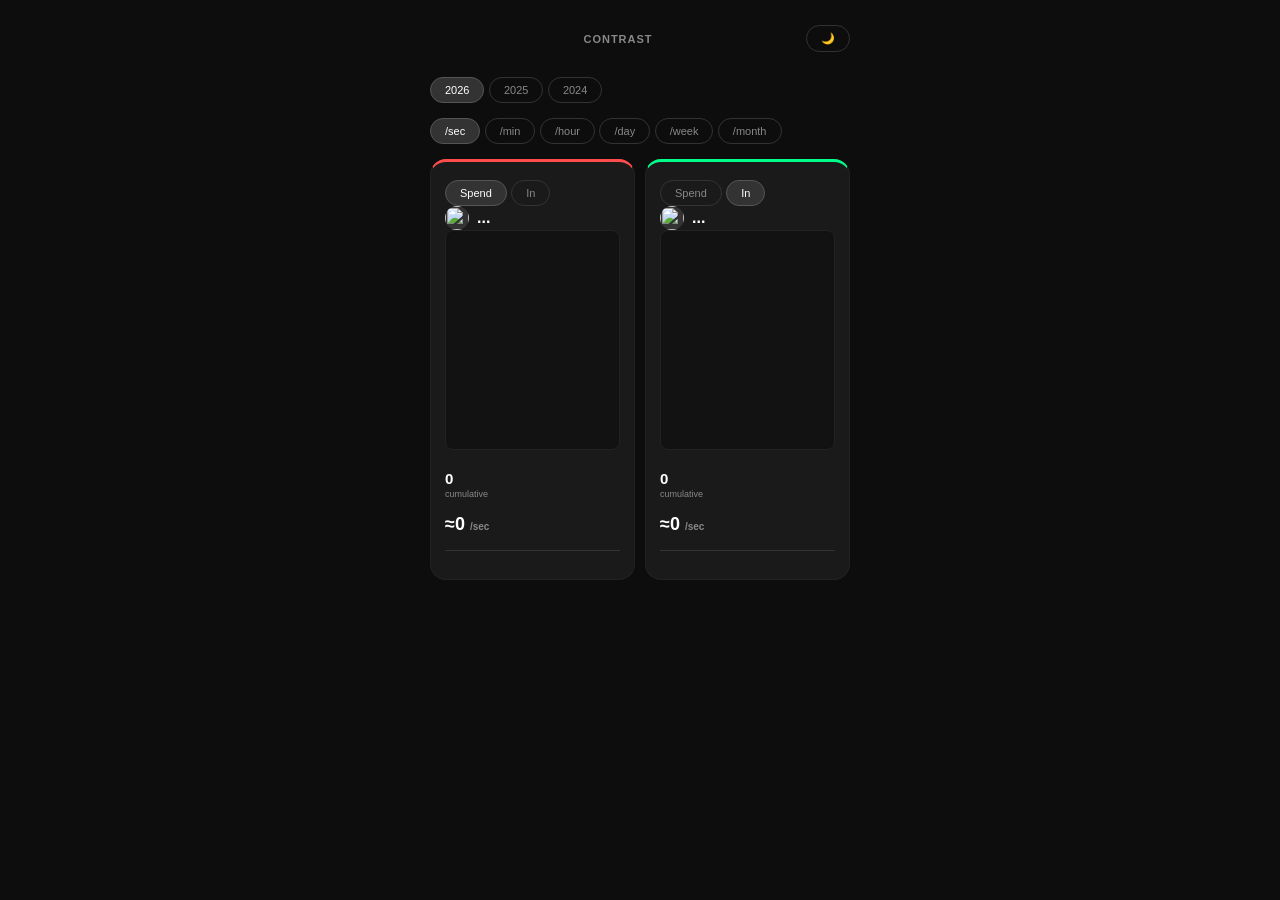
==== index.html @ 77db4f2e "Update index.html" ====
<!DOCTYPE html>
<html lang="uk">
<head>
    <meta charset="UTF-8">
    <meta name="viewport" content="width=device-width, initial-scale=1.0, maximum-scale=1.0, user-scalable=no">
    <title>Contrast Live</title>
    <link rel="stylesheet" href="style.css">
</head>
<body data-theme="dark">
    <div class="app-container">
        <header>
            <div class="tool-wrapper" id="langWrapper">
                <div class="lang-custom" id="langSelector" onclick="toggleLangMenu(event)">
                    </div>
                <div class="lang-dropdown" id="langDropdown">
                    </div>
            </div>

            <h1 id="mainTitle">CONTRAST</h1>

            <div class="tool-wrapper" onclick="toggleTheme()">
                <button id="themeToggle" class="theme-btn">🌙</button>
            </div>
        </header>

        <nav id="yearSelector">
            <button class="active">2026</button>
            <button>2025</button>
            <button>2024</button>
        </nav>

        <nav id="timeTabs">
            <button data-unit="sec" class="active">/sec</button>
            <button data-unit="min">/min</button>
            <button data-unit="hour">/hour</button>
            <button data-unit="day">/day</button>
            <button data-unit="week">/week</button>
            <button data-unit="month">/month</button>
        </nav>

        <main class="contrast-grid">
            <div class="card spending" id="leftCard">
                <div class="mode-switcher">
                    <button id="leftBtnSpending" class="active" onclick="toggleMode('left', 'spending')">Spend</button>
                    <button id="leftBtnIncome" onclick="toggleMode('left', 'income')">In</button>
                </div>
                <div class="entity-header">
                    <img id="leftIcon" class="entity-icon" src="">
                    <span id="leftName" class="entity-name">...</span>
                </div>
                <div class="visualizer"><div class="bar" id="leftBar"></div></div>
                <div class="cumulative" id="leftCumulative">0</div>
                <div class="subtext" id="leftCumLabel">cumulative</div>
                <div class="live-rate"><span id="leftApprox">≈</span><span id="leftRate">0</span> <small id="leftUnit">/sec</small></div>
                <div class="details-list" id="leftDetails"></div>
            </div>

            <div class="card income" id="rightCard">
                <div class="mode-switcher">
                    <button id="rightBtnSpending" onclick="toggleMode('right', 'spending')">Spend</button>
                    <button id="rightBtnIncome" class="active" onclick="toggleMode('right', 'income')">In</button>
                </div>
                <div class="entity-header">
                    <img id="rightIcon" class="entity-icon" src="">
                    <span id="rightName" class="entity-name">...</span>
                </div>
                <div class="visualizer"><div class="bar" id="rightBar"></div></div>
                <div class="cumulative" id="rightCumulative">0</div>
                <div class="subtext" id="rightCumLabel">cumulative</div>
                <div class="live-rate"><span id="rightApprox">≈</span><span id="rightRate">0</span> <small id="rightUnit">/sec</small></div>
                <div class="details-list" id="rightDetails"></div>
            </div>
        </main>
    </div>
    <script src="script.js"></script>
</body>
</html>
---- style.css ----
:root {
    --bg-color: #0d0d0d;
    --card-bg: #1a1a1a;
    --red-accent: #ff4d4d;
    --green-accent: #00ff88;
    --text-main: #ffffff;
    --text-dim: #888888;
}

* {
    box-sizing: border-box;
    margin: 0;
    padding: 0;
    font-family: 'Segoe UI', Roboto, Helvetica, Arial, sans-serif;
}

body {
    background-color: var(--bg-color);
    color: var(--text-main);
    display: flex;
    justify-content: center;
    min-height: 100vh;
    overflow-x: hidden;
}

.app-container {
    width: 100%;
    max-width: 450px;
    padding: 15px;
    display: flex;
    flex-direction: column;
    gap: 15px;
}

header {
    display: flex;
    justify-content: space-between;
    align-items: center;
    padding: 10px 0;
}

h1 {
    font-size: 11px;
    letter-spacing: 1px;
    color: var(--text-dim);
    text-align: center;
    text-transform: uppercase;
}

/* Навігація */
.year-selector, .time-tabs {
    display: flex;
    gap: 8px;
    overflow-x: auto;
    padding-bottom: 5px;
    scrollbar-width: none;
}

.year-selector::-webkit-scrollbar, .time-tabs::-webkit-scrollbar {
    display: none;
}

button {
    background: transparent;
    border: 1px solid #333;
    color: var(--text-dim);
    padding: 6px 14px;
    border-radius: 20px;
    cursor: pointer;
    white-space: nowrap;
    font-size: 11px;
    transition: 0.2s;
}

button.active {
    background: #333;
    color: white;
    border-color: #555;
}

.time-tabs button.active {
    border-color: var(--green-accent);
    background: rgba(0, 255, 136, 0.1);
}

/* Картки */
.contrast-grid {
    display: grid;
    grid-template-columns: 1fr 1fr;
    gap: 10px;
}

/* Нові стилі для деталей */
.details-list {
    margin-top: 15px;
    font-size: 10px;
    border-top: 1px solid #333;
    padding-top: 10px;
    display: flex;
    flex-direction: column;
    gap: 5px;
}

.detail-item {
    display: flex;
    justify-content: space-between;
    color: var(--text-dim);
}

.detail-name {
    max-width: 70%;
    overflow: hidden;
    text-overflow: ellipsis;
    white-space: nowrap;
}

.detail-value {
    font-weight: bold;
    color: var(--text-main);
}

/* Іконка методології */
.methodology-trigger {
    position: absolute;
    top: 10px;
    right: 10px;
    font-size: 12px;
    color: var(--text-dim);
    cursor: help;
    width: 20px;
    height: 20px;
    display: flex;
    align-items: center;
    justify-content: center;
    border-radius: 50%;
    border: 1px solid #333;
}

.methodology-trigger:hover {
    background: #333;
    color: white;
}

.card {
    background: var(--card-bg);
    border-radius: 16px;
    padding: 18px 14px;
    position: relative;
    display: flex;
    flex-direction: column;
    border: 1px solid #222;
    min-width: 0;
    transition: 0.3s;
}

.card.spending { border-top: 3px solid var(--red-accent); }
.card.income { border-top: 3px solid var(--green-accent); }

.card-controls {
    display: flex;
    gap: 4px;
    margin-bottom: 12px;
}

.mode-switch {
    font-size: 8px;
    padding: 3px 6px;
    border-radius: 4px;
    border: 1px solid #333;
}

.card.spending .mode-switch[data-mode="spending"].active {
    background: rgba(255, 77, 77, 0.2);
    color: var(--red-accent);
    border-color: var(--red-accent);
}

.card.income .mode-switch[data-mode="income"].active {
    background: rgba(0, 255, 136, 0.2);
    color: var(--green-accent);
    border-color: var(--green-accent);
}

/* Назви */
.entity-header-block {
    height: 50px;
    display: flex;
    flex-direction: column;
    justify-content: flex-end;
    margin-bottom: 4px;
}

.entity-header {
    display: flex;
    align-items: center;
    gap: 8px;
}

.entity-icon {
    width: 24px;
    height: 24px;
    border-radius: 50%;
    flex-shrink: 0;
    background: #333;
    object-fit: cover;
}

.entity-name {
    font-size: clamp(12px, 3.5vw, 16px);
    line-height: 1.1;
    font-weight: 600;
}

.entity-type {
    font-size: 10px;
    color: var(--text-dim);
    margin-bottom: 15px;
}

/* Візуалізатор (ОНОВЛЕНО) */
.visualizer {
    height: 220px; /* Високий як на рендері */
    background: rgba(0, 0, 0, 0.3);
    margin-bottom: 20px;
    position: relative;
    display: flex;
    justify-content: center;
    align-items: flex-end;
    border-radius: 8px;
    overflow: hidden;
    border: 1px solid #222;
}

.bar {
    width: 40%; /* Вужчий стовпчик */
    transition: height 0.6s cubic-bezier(0.17, 0.67, 0.83, 0.67);
    border-radius: 4px 4px 0 0;
    position: relative;
}

.spending .bar { 
    background: linear-gradient(to top, #4a1111, var(--red-accent)); 
    box-shadow: 0 0 20px rgba(255, 77, 77, 0.4); 
}
.income .bar { 
    background: linear-gradient(to top, #114a2a, var(--green-accent)); 
    box-shadow: 0 0 20px rgba(0, 255, 136, 0.4); 
}

/* Числа */
.cumulative, .live-rate span {
    font-variant-numeric: tabular-nums;
    white-space: nowrap;
    overflow: hidden;
    text-overflow: ellipsis;
}

.cumulative {
    font-size: clamp(11px, 3.2vw, 15px);
    font-weight: bold;
    margin-bottom: 2px;
}

.subtext {
    font-size: 9px;
    color: var(--text-dim);
    margin-bottom: 15px;
}

.live-rate {
    font-size: clamp(12px, 3.8vw, 18px);
    font-weight: bold;
}

.approx { color: var(--text-dim); margin-right: 2px; }
small { color: var(--text-dim); font-size: 10px; }
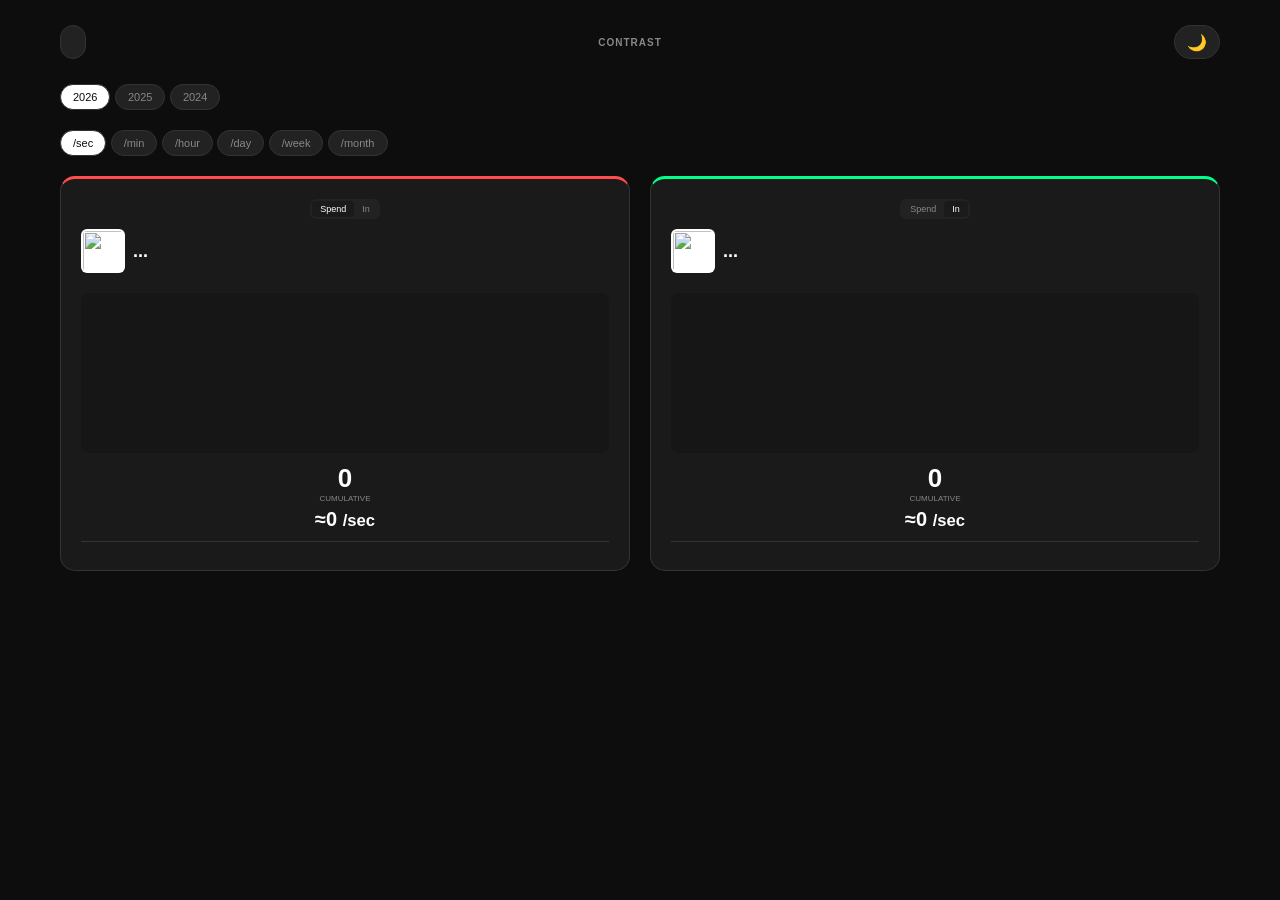
==== commit eadcc06f: "Update index.html" ====
--- a/index.html
+++ b/index.html
@@ -9,8 +9,8 @@
 <body data-theme="dark">
     <div class="app-container">
         <header>
-            <div class="tool-wrapper" id="langWrapper">
-                <div class="lang-custom" id="langSelector" onclick="toggleLangMenu(event)">
+            <div class="tool-wrapper" id="langWrapper" onclick="toggleLangMenu(event)">
+                <div class="lang-custom" id="langSelector">
                     </div>
                 <div class="lang-dropdown" id="langDropdown">
                     </div>
@@ -44,13 +44,15 @@
                     <button id="leftBtnSpending" class="active" onclick="toggleMode('left', 'spending')">Spend</button>
                     <button id="leftBtnIncome" onclick="toggleMode('left', 'income')">In</button>
                 </div>
-                <div class="entity-header">
+                <div class="card-header">
                     <img id="leftIcon" class="entity-icon" src="">
                     <span id="leftName" class="entity-name">...</span>
                 </div>
                 <div class="visualizer"><div class="bar" id="leftBar"></div></div>
-                <div class="cumulative" id="leftCumulative">0</div>
-                <div class="subtext" id="leftCumLabel">cumulative</div>
+                <div class="counter-group">
+                    <div class="cumulative" id="leftCumulative">0</div>
+                    <div class="subtext" id="leftCumLabel">cumulative</div>
+                </div>
                 <div class="live-rate"><span id="leftApprox">≈</span><span id="leftRate">0</span> <small id="leftUnit">/sec</small></div>
                 <div class="details-list" id="leftDetails"></div>
             </div>
@@ -60,14 +62,16 @@
                     <button id="rightBtnSpending" onclick="toggleMode('right', 'spending')">Spend</button>
                     <button id="rightBtnIncome" class="active" onclick="toggleMode('right', 'income')">In</button>
                 </div>
-                <div class="entity-header">
+                <div class="card-header">
                     <img id="rightIcon" class="entity-icon" src="">
                     <span id="rightName" class="entity-name">...</span>
                 </div>
                 <div class="visualizer"><div class="bar" id="rightBar"></div></div>
-                <div class="cumulative" id="rightCumulative">0</div>
-                <div class="subtext" id="rightCumLabel">cumulative</div>
-                <div class="live-rate"><span id="rightApprox">≈</span><span id="rightRate">0</span> <small id="rightUnit">/sec</small></div>
+                <div class="counter-group">
+                    <div class="cumulative" id="rightCumulative">0</div>
+                    <div class="subtext" id="rightCumLabel">cumulative</div>
+                </div>
+                <div class="live-rate"><span id="leftApprox">≈</span><span id="rightRate">0</span> <small id="rightUnit">/sec</small></div>
                 <div class="details-list" id="rightDetails"></div>
             </div>
         </main>
--- a/style.css
+++ b/style.css
@@ -1,277 +1,159 @@
 :root {
     --bg-color: #0d0d0d;
     --card-bg: #1a1a1a;
+    --text-main: #ffffff;
+    --text-dim: #888888;
+    --border: #333;
     --red-accent: #ff4d4d;
     --green-accent: #00ff88;
-    --text-main: #ffffff;
-    --text-dim: #888888;
+    --nav-btn-bg: #222;
 }
 
-* {
-    box-sizing: border-box;
-    margin: 0;
-    padding: 0;
-    font-family: 'Segoe UI', Roboto, Helvetica, Arial, sans-serif;
+[data-theme="light"] {
+    --bg-color: #f0f2f5;
+    --card-bg: #ffffff;
+    --text-main: #1a1a1a;
+    --text-dim: #65676b;
+    --border: #ddd;
+    --nav-btn-bg: #e4e6eb;
 }
 
-body {
-    background-color: var(--bg-color);
-    color: var(--text-main);
+* { box-sizing: border-box; margin: 0; padding: 0; font-family: 'Segoe UI', Roboto, sans-serif; }
+
+body { background-color: var(--bg-color); color: var(--text-main); display: flex; justify-content: center; min-height: 100vh; transition: 0.3s; }
+
+.app-container { width: 100%; max-width: 1200px; padding: 10px; display: flex; flex-direction: column; gap: 10px; }
+
+header { display: flex; justify-content: space-between; align-items: center; padding: 5px 0; }
+
+h1 { font-size: 10px; color: var(--text-dim); text-transform: uppercase; letter-spacing: 1px; }
+
+/* СТИЛЬНІ ПІДКЛАДКИ */
+.tool-wrapper {
+    background: var(--nav-btn-bg);
+    border: 1px solid var(--border);
+    border-radius: 20px;
+    padding: 4px 12px;
     display: flex;
-    justify-content: center;
-    min-height: 100vh;
-    overflow-x: hidden;
+    align-items: center;
+    cursor: pointer;
+    position: relative;
+    height: 34px;
+    transition: 0.2s;
 }
+.tool-wrapper:hover { border-color: var(--text-dim); }
 
-.app-container {
-    width: 100%;
-    max-width: 450px;
-    padding: 15px;
+.theme-btn { background: none; border: none; cursor: pointer; font-size: 16px; color: var(--text-main); }
+
+/* CUSTOM LANG SELECTOR */
+.lang-custom { display: flex; align-items: center; gap: 8px; font-size: 12px; font-weight: 600; }
+.lang-custom img { width: 20px; height: 14px; border-radius: 2px; object-fit: cover; }
+
+.lang-dropdown {
+    position: absolute;
+    top: calc(100% + 8px);
+    left: 0;
+    background: var(--card-bg);
+    border: 1px solid var(--border);
+    border-radius: 12px;
+    display: none;
+    flex-direction: column;
+    z-index: 1000;
+    min-width: 140px;
+    box-shadow: 0 10px 25px rgba(0,0,0,0.4);
+    overflow: hidden;
+}
+.lang-dropdown.active { display: flex; }
+
+.lang-item {
+    display: flex;
+    align-items: center;
+    gap: 10px;
+    padding: 12px 15px;
+    font-size: 12px;
+    color: var(--text-dim);
+    transition: 0.2s;
+}
+.lang-item:hover { background: var(--nav-btn-bg); color: var(--text-main); }
+.lang-item img { width: 18px; height: 12px; border-radius: 2px; }
+
+/* НАВІГАЦІЯ */
+.year-selector, .time-tabs { display: flex; gap: 5px; overflow-x: auto; padding-bottom: 5px; }
+nav button {
+    background: var(--nav-btn-bg);
+    border: 1px solid var(--border);
+    color: var(--text-dim);
+    padding: 6px 12px;
+    border-radius: 15px;
+    font-size: 11px;
+    cursor: pointer;
+}
+nav button.active { background: var(--text-main); color: var(--bg-color); }
+
+/* КАРТКИ */
+.contrast-grid { display: grid; grid-template-columns: 1fr 1fr; gap: 8px; }
+.card {
+    background: var(--card-bg);
+    border-radius: 15px;
+    padding: 12px;
+    border: 1px solid var(--border);
     display: flex;
     flex-direction: column;
-    gap: 15px;
 }
-
-header {
-    display: flex;
-    justify-content: space-between;
-    align-items: center;
-    padding: 10px 0;
-}
-
-h1 {
-    font-size: 11px;
-    letter-spacing: 1px;
-    color: var(--text-dim);
-    text-align: center;
-    text-transform: uppercase;
-}
-
-/* Навігація */
-.year-selector, .time-tabs {
-    display: flex;
-    gap: 8px;
-    overflow-x: auto;
-    padding-bottom: 5px;
-    scrollbar-width: none;
-}
-
-.year-selector::-webkit-scrollbar, .time-tabs::-webkit-scrollbar {
-    display: none;
-}
-
-button {
-    background: transparent;
-    border: 1px solid #333;
-    color: var(--text-dim);
-    padding: 6px 14px;
-    border-radius: 20px;
-    cursor: pointer;
-    white-space: nowrap;
-    font-size: 11px;
-    transition: 0.2s;
-}
-
-button.active {
-    background: #333;
-    color: white;
-    border-color: #555;
-}
-
-.time-tabs button.active {
-    border-color: var(--green-accent);
-    background: rgba(0, 255, 136, 0.1);
-}
-
-/* Картки */
-.contrast-grid {
-    display: grid;
-    grid-template-columns: 1fr 1fr;
-    gap: 10px;
-}
-
-/* Нові стилі для деталей */
-.details-list {
-    margin-top: 15px;
-    font-size: 10px;
-    border-top: 1px solid #333;
-    padding-top: 10px;
-    display: flex;
-    flex-direction: column;
-    gap: 5px;
-}
-
-.detail-item {
-    display: flex;
-    justify-content: space-between;
-    color: var(--text-dim);
-}
-
-.detail-name {
-    max-width: 70%;
-    overflow: hidden;
-    text-overflow: ellipsis;
-    white-space: nowrap;
-}
-
-.detail-value {
-    font-weight: bold;
-    color: var(--text-main);
-}
-
-/* Іконка методології */
-.methodology-trigger {
-    position: absolute;
-    top: 10px;
-    right: 10px;
-    font-size: 12px;
-    color: var(--text-dim);
-    cursor: help;
-    width: 20px;
-    height: 20px;
-    display: flex;
-    align-items: center;
-    justify-content: center;
-    border-radius: 50%;
-    border: 1px solid #333;
-}
-
-.methodology-trigger:hover {
-    background: #333;
-    color: white;
-}
-
-.card {
-    background: var(--card-bg);
-    border-radius: 16px;
-    padding: 18px 14px;
-    position: relative;
-    display: flex;
-    flex-direction: column;
-    border: 1px solid #222;
-    min-width: 0;
-    transition: 0.3s;
-}
-
 .card.spending { border-top: 3px solid var(--red-accent); }
 .card.income { border-top: 3px solid var(--green-accent); }
 
-.card-controls {
-    display: flex;
-    gap: 4px;
-    margin-bottom: 12px;
-}
+.card-header { display: flex; align-items: center; gap: 8px; margin-bottom: 10px; }
+.entity-icon { width: 32px; height: 32px; border-radius: 6px; background: white; padding: 2px; }
+.entity-name { font-size: 13px; font-weight: bold; white-space: nowrap; overflow: hidden; text-overflow: ellipsis; }
 
-.mode-switch {
-    font-size: 8px;
-    padding: 3px 6px;
-    border-radius: 4px;
-    border: 1px solid #333;
-}
-
-.card.spending .mode-switch[data-mode="spending"].active {
-    background: rgba(255, 77, 77, 0.2);
-    color: var(--red-accent);
-    border-color: var(--red-accent);
-}
-
-.card.income .mode-switch[data-mode="income"].active {
-    background: rgba(0, 255, 136, 0.2);
-    color: var(--green-accent);
-    border-color: var(--green-accent);
-}
-
-/* Назви */
-.entity-header-block {
-    height: 50px;
-    display: flex;
-    flex-direction: column;
-    justify-content: flex-end;
-    margin-bottom: 4px;
-}
-
-.entity-header {
-    display: flex;
-    align-items: center;
-    gap: 8px;
-}
-
-.entity-icon {
-    width: 24px;
-    height: 24px;
-    border-radius: 50%;
-    flex-shrink: 0;
-    background: #333;
-    object-fit: cover;
-}
-
-.entity-name {
-    font-size: clamp(12px, 3.5vw, 16px);
-    line-height: 1.1;
-    font-weight: 600;
-}
-
-.entity-type {
-    font-size: 10px;
-    color: var(--text-dim);
-    margin-bottom: 15px;
-}
-
-/* Візуалізатор (ОНОВЛЕНО) */
 .visualizer {
-    height: 220px; /* Високий як на рендері */
-    background: rgba(0, 0, 0, 0.3);
-    margin-bottom: 20px;
-    position: relative;
+    height: 100px;
+    background: rgba(0, 0, 0, 0.15);
+    margin: 10px 0;
     display: flex;
     justify-content: center;
     align-items: flex-end;
     border-radius: 8px;
-    overflow: hidden;
-    border: 1px solid #222;
 }
+.bar { width: 35px; border-radius: 4px 4px 0 0; transition: height 0.3s; }
+.spending .bar { background: linear-gradient(to top, #631414, var(--red-accent)); }
+.income .bar { background: linear-gradient(to top, #146332, var(--green-accent)); }
 
-.bar {
-    width: 40%; /* Вужчий стовпчик */
-    transition: height 0.6s cubic-bezier(0.17, 0.67, 0.83, 0.67);
-    border-radius: 4px 4px 0 0;
-    position: relative;
+.counter-group { text-align: center; margin-bottom: 5px; }
+.cumulative { font-size: 18px; font-weight: 800; font-variant-numeric: tabular-nums; }
+.subtext { font-size: 8px; color: var(--text-dim); text-transform: uppercase; }
+
+.live-rate { font-size: 14px; font-weight: bold; text-align: center; color: var(--text-main); }
+
+.mode-switcher {
+    display: flex;
+    background: var(--nav-btn-bg);
+    padding: 2px;
+    border-radius: 6px;
+    align-self: center;
+    margin-bottom: 10px;
 }
+.mode-switcher button {
+    padding: 3px 8px;
+    font-size: 9px;
+    border: none;
+    background: transparent;
+    color: var(--text-dim);
+    cursor: pointer;
+}
+.mode-switcher button.active { background: var(--card-bg); color: var(--text-main); border-radius: 4px; }
 
-.spending .bar { 
-    background: linear-gradient(to top, #4a1111, var(--red-accent)); 
-    box-shadow: 0 0 20px rgba(255, 77, 77, 0.4); 
+.details-list { margin-top: 10px; padding-top: 8px; border-top: 1px solid var(--border); display: flex; flex-direction: column; gap: 4px; }
+.detail-item { display: flex; justify-content: space-between; font-size: 10px; color: var(--text-dim); }
+
+@media (min-width: 900px) {
+    .app-container { padding: 20px; gap: 20px; }
+    .contrast-grid { gap: 20px; }
+    .card { padding: 20px; }
+    .entity-name { font-size: 18px; }
+    .cumulative { font-size: 26px; }
+    .live-rate { font-size: 20px; }
+    .visualizer { height: 160px; }
+    .entity-icon { width: 44px; height: 44px; }
 }
-.income .bar { 
-    background: linear-gradient(to top, #114a2a, var(--green-accent)); 
-    box-shadow: 0 0 20px rgba(0, 255, 136, 0.4); 
-}
-
-/* Числа */
-.cumulative, .live-rate span {
-    font-variant-numeric: tabular-nums;
-    white-space: nowrap;
-    overflow: hidden;
-    text-overflow: ellipsis;
-}
-
-.cumulative {
-    font-size: clamp(11px, 3.2vw, 15px);
-    font-weight: bold;
-    margin-bottom: 2px;
-}
-
-.subtext {
-    font-size: 9px;
-    color: var(--text-dim);
-    margin-bottom: 15px;
-}
-
-.live-rate {
-    font-size: clamp(12px, 3.8vw, 18px);
-    font-weight: bold;
-}
-
-.approx { color: var(--text-dim); margin-right: 2px; }
-small { color: var(--text-dim); font-size: 10px; }
-    
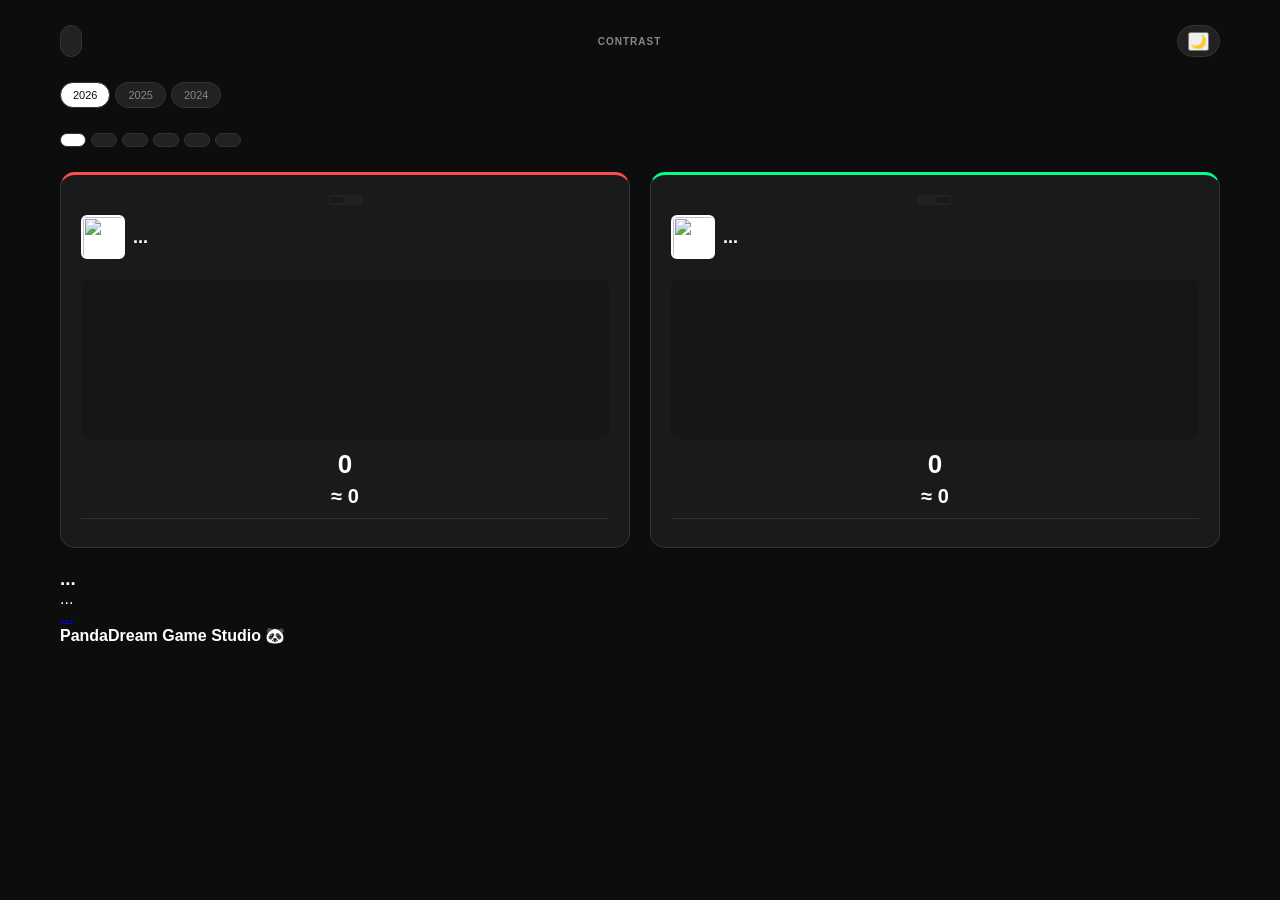
==== commit b89456a1: "Update index.html" ====
--- a/index.html
+++ b/index.html
@@ -10,10 +10,8 @@
     <div class="app-container">
         <header>
             <div class="tool-wrapper" id="langWrapper" onclick="toggleLangMenu(event)">
-                <div class="lang-custom" id="langSelector">
-                    </div>
-                <div class="lang-dropdown" id="langDropdown">
-                    </div>
+                <div class="lang-custom" id="langSelector"></div>
+                <div class="lang-dropdown" id="langDropdown"></div>
             </div>
 
             <h1 id="mainTitle">CONTRAST</h1>
@@ -23,26 +21,26 @@
             </div>
         </header>
 
-        <nav id="yearSelector">
+        <nav class="year-selector" id="yearSelector">
             <button class="active">2026</button>
             <button>2025</button>
             <button>2024</button>
         </nav>
 
-        <nav id="timeTabs">
-            <button data-unit="sec" class="active">/sec</button>
-            <button data-unit="min">/min</button>
-            <button data-unit="hour">/hour</button>
-            <button data-unit="day">/day</button>
-            <button data-unit="week">/week</button>
-            <button data-unit="month">/month</button>
+        <nav class="time-tabs" id="timeTabs">
+            <button data-unit="sec" id="unit_sec" class="active"></button>
+            <button data-unit="min" id="unit_min"></button>
+            <button data-unit="hour" id="unit_hour"></button>
+            <button data-unit="day" id="unit_day"></button>
+            <button data-unit="week" id="unit_week"></button>
+            <button data-unit="month" id="unit_month"></button>
         </nav>
 
         <main class="contrast-grid">
             <div class="card spending" id="leftCard">
                 <div class="mode-switcher">
-                    <button id="leftBtnSpending" class="active" onclick="toggleMode('left', 'spending')">Spend</button>
-                    <button id="leftBtnIncome" onclick="toggleMode('left', 'income')">In</button>
+                    <button id="leftBtnSpending" class="active" onclick="toggleMode('left', 'spending')"></button>
+                    <button id="leftBtnIncome" onclick="toggleMode('left', 'income')"></button>
                 </div>
                 <div class="card-header">
                     <img id="leftIcon" class="entity-icon" src="">
@@ -51,16 +49,22 @@
                 <div class="visualizer"><div class="bar" id="leftBar"></div></div>
                 <div class="counter-group">
                     <div class="cumulative" id="leftCumulative">0</div>
-                    <div class="subtext" id="leftCumLabel">cumulative</div>
+                    <div class="subtext" id="leftCumLabel"></div>
                 </div>
-                <div class="live-rate"><span id="leftApprox">≈</span><span id="leftRate">0</span> <small id="leftUnit">/sec</small></div>
+                <div class="live-rate">
+                    <div>
+                        <span id="leftApprox" class="approx">≈</span>
+                        <span id="leftRate">0</span>
+                    </div>
+                    <small id="leftUnit"></small>
+                </div>
                 <div class="details-list" id="leftDetails"></div>
             </div>
 
             <div class="card income" id="rightCard">
                 <div class="mode-switcher">
-                    <button id="rightBtnSpending" onclick="toggleMode('right', 'spending')">Spend</button>
-                    <button id="rightBtnIncome" class="active" onclick="toggleMode('right', 'income')">In</button>
+                    <button id="rightBtnSpending" onclick="toggleMode('right', 'spending')"></button>
+                    <button id="rightBtnIncome" class="active" onclick="toggleMode('right', 'income')"></button>
                 </div>
                 <div class="card-header">
                     <img id="rightIcon" class="entity-icon" src="">
@@ -69,12 +73,33 @@
                 <div class="visualizer"><div class="bar" id="rightBar"></div></div>
                 <div class="counter-group">
                     <div class="cumulative" id="rightCumulative">0</div>
-                    <div class="subtext" id="rightCumLabel">cumulative</div>
+                    <div class="subtext" id="rightCumLabel"></div>
                 </div>
-                <div class="live-rate"><span id="leftApprox">≈</span><span id="rightRate">0</span> <small id="rightUnit">/sec</small></div>
+                <div class="live-rate">
+                    <div>
+                        <span id="rightApprox" class="approx">≈</span>
+                        <span id="rightRate">0</span>
+                    </div>
+                    <small id="rightUnit"></small>
+                </div>
                 <div class="details-list" id="rightDetails"></div>
             </div>
         </main>
+    <footer class="app-footer">
+            <div class="donate-card">
+                <h3 id="donateTitle">...</h3>
+                <p id="donateDesc">...</p>
+                <a href="#" class="donate-btn" id="donateBtn">...</a>
+            </div>
+
+            <div class="seo-section" id="seoText"></div>
+
+            <div class="footer-bottom">
+                <span id="footerCreated"></span>
+                <b class="author studio-name">PandaDream Game Studio 🐼</b>
+                <p id="footerSlogan" class="slogan"></p>
+            </div>
+        </footer>
     </div>
     <script src="script.js"></script>
 </body>
--- a/style.css
+++ b/style.css
@@ -33,21 +33,35 @@
     background: var(--nav-btn-bg);
     border: 1px solid var(--border);
     border-radius: 20px;
-    padding: 4px 12px;
+    padding: 4px 10px;
     display: flex;
     align-items: center;
     cursor: pointer;
     position: relative;
-    height: 34px;
-    transition: 0.2s;
+    height: 32px;
 }
-.tool-wrapper:hover { border-color: var(--text-dim); }
 
-.theme-btn { background: none; border: none; cursor: pointer; font-size: 16px; color: var(--text-main); }
+.lang-custom {
+    display: flex;
+    align-items: center;
+    gap: 6px;
+    font-size: 11px;
+    font-weight: bold;
+    text-transform: uppercase; /* Щоб UA завжди було великими */
+}
 
-/* CUSTOM LANG SELECTOR */
-.lang-custom { display: flex; align-items: center; gap: 8px; font-size: 12px; font-weight: 600; }
-.lang-custom img { width: 20px; height: 14px; border-radius: 2px; object-fit: cover; }
+.lang-custom img {
+    width: 18px;
+    height: 12px;
+    border-radius: 2px;
+    object-fit: cover;
+}
+
+.arrow-down {
+    font-size: 8px;
+    opacity: 0.5;
+    margin-left: 2px;
+}
 
 .lang-dropdown {
     position: absolute;
@@ -59,23 +73,34 @@
     display: none;
     flex-direction: column;
     z-index: 1000;
-    min-width: 140px;
-    box-shadow: 0 10px 25px rgba(0,0,0,0.4);
+    min-width: 150px; /* Трохи ширше для повних назв */
+    box-shadow: 0 10px 30px rgba(0,0,0,0.5);
     overflow: hidden;
 }
+
 .lang-dropdown.active { display: flex; }
 
 .lang-item {
     display: flex;
     align-items: center;
     gap: 10px;
-    padding: 12px 15px;
-    font-size: 12px;
+    padding: 12px 16px;
+    font-size: 13px;
     color: var(--text-dim);
     transition: 0.2s;
+    cursor: pointer;
 }
-.lang-item:hover { background: var(--nav-btn-bg); color: var(--text-main); }
-.lang-item img { width: 18px; height: 12px; border-radius: 2px; }
+
+.lang-item:hover {
+    background: var(--nav-btn-bg);
+    color: var(--text-main);
+}
+
+.lang-item img {
+    width: 18px;
+    height: 12px;
+    border-radius: 2px;
+}
 
 /* НАВІГАЦІЯ */
 .year-selector, .time-tabs { display: flex; gap: 5px; overflow-x: auto; padding-bottom: 5px; }
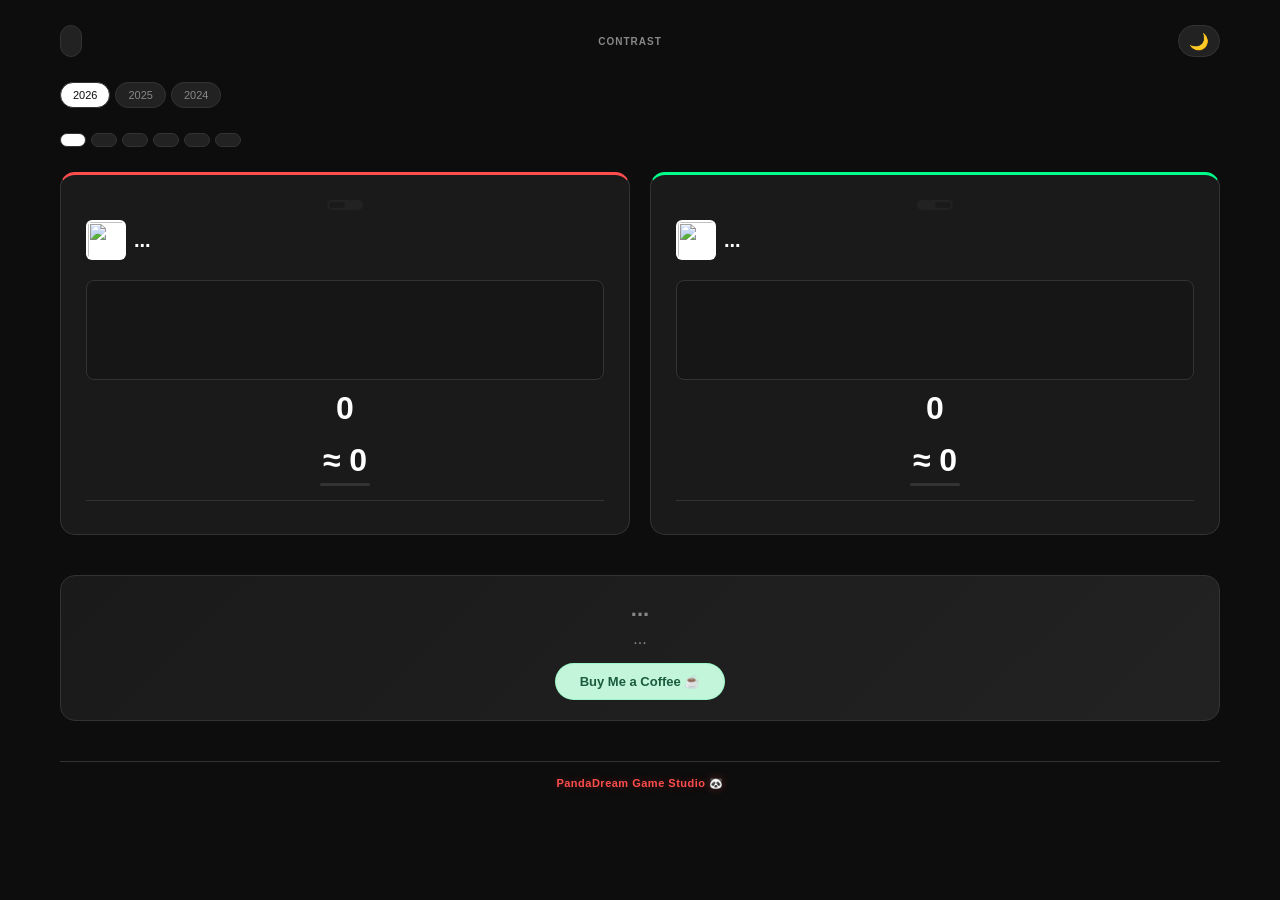
==== commit 461f1a3d: "Update index.html" ====
--- a/index.html
+++ b/index.html
@@ -46,17 +46,17 @@
                     <img id="leftIcon" class="entity-icon" src="">
                     <span id="leftName" class="entity-name">...</span>
                 </div>
-                <div class="visualizer"><div class="bar" id="leftBar"></div></div>
+                <div class="visualizer" id="leftVisualizer"></div>
                 <div class="counter-group">
                     <div class="cumulative" id="leftCumulative">0</div>
                     <div class="subtext" id="leftCumLabel"></div>
                 </div>
                 <div class="live-rate">
-                    <div>
+                    <div class="rate-main">
                         <span id="leftApprox" class="approx">≈</span>
                         <span id="leftRate">0</span>
                     </div>
-                    <small id="leftUnit"></small>
+                    <div class="rate-divider"></div> <small id="leftUnit"></small>
                 </div>
                 <div class="details-list" id="leftDetails"></div>
             </div>
@@ -70,17 +70,17 @@
                     <img id="rightIcon" class="entity-icon" src="">
                     <span id="rightName" class="entity-name">...</span>
                 </div>
-                <div class="visualizer"><div class="bar" id="rightBar"></div></div>
+                <div class="visualizer" id="rightVisualizer"></div>
                 <div class="counter-group">
                     <div class="cumulative" id="rightCumulative">0</div>
                     <div class="subtext" id="rightCumLabel"></div>
                 </div>
                 <div class="live-rate">
-                    <div>
+                    <div class="rate-main">
                         <span id="rightApprox" class="approx">≈</span>
                         <span id="rightRate">0</span>
                     </div>
-                    <small id="rightUnit"></small>
+                    <div class="rate-divider"></div> <small id="rightUnit"></small>
                 </div>
                 <div class="details-list" id="rightDetails"></div>
             </div>
@@ -89,7 +89,7 @@
             <div class="donate-card">
                 <h3 id="donateTitle">...</h3>
                 <p id="donateDesc">...</p>
-                <a href="#" class="donate-btn" id="donateBtn">...</a>
+                <a href="ТВОЄ_ПОСИЛАННЯ_ТУТ" class="donate-btn" id="donateBtn">Buy Me a Coffee ☕</a>
             </div>
 
             <div class="seo-section" id="seoText"></div>
--- a/style.css
+++ b/style.css
@@ -28,7 +28,7 @@
 
 h1 { font-size: 10px; color: var(--text-dim); text-transform: uppercase; letter-spacing: 1px; }
 
-/* СТИЛЬНІ ПІДКЛАДКИ */
+/* Language & Theme Wrappers */
 .tool-wrapper {
     background: var(--nav-btn-bg);
     border: 1px solid var(--border);
@@ -41,27 +41,10 @@
     height: 32px;
 }
 
-.lang-custom {
-    display: flex;
-    align-items: center;
-    gap: 6px;
-    font-size: 11px;
-    font-weight: bold;
-    text-transform: uppercase; /* Щоб UA завжди було великими */
-}
-
-.lang-custom img {
-    width: 18px;
-    height: 12px;
-    border-radius: 2px;
-    object-fit: cover;
-}
-
-.arrow-down {
-    font-size: 8px;
-    opacity: 0.5;
-    margin-left: 2px;
-}
+.theme-btn { background: transparent; border: none; color: inherit; font-size: 16px; cursor: pointer; display: flex; align-items: center; justify-content: center; }
+
+.lang-custom { display: flex; align-items: center; gap: 6px; font-size: 11px; font-weight: bold; }
+.lang-custom img { width: 18px; height: 12px; border-radius: 2px; object-fit: cover; }
 
 .lang-dropdown {
     position: absolute;
@@ -73,37 +56,18 @@
     display: none;
     flex-direction: column;
     z-index: 1000;
-    min-width: 150px; /* Трохи ширше для повних назв */
+    min-width: 150px;
     box-shadow: 0 10px 30px rgba(0,0,0,0.5);
     overflow: hidden;
 }
-
 .lang-dropdown.active { display: flex; }
 
-.lang-item {
-    display: flex;
-    align-items: center;
-    gap: 10px;
-    padding: 12px 16px;
-    font-size: 13px;
-    color: var(--text-dim);
-    transition: 0.2s;
-    cursor: pointer;
-}
-
-.lang-item:hover {
-    background: var(--nav-btn-bg);
-    color: var(--text-main);
-}
-
-.lang-item img {
-    width: 18px;
-    height: 12px;
-    border-radius: 2px;
-}
-
-/* НАВІГАЦІЯ */
-.year-selector, .time-tabs { display: flex; gap: 5px; overflow-x: auto; padding-bottom: 5px; }
+.lang-item { display: flex; align-items: center; gap: 10px; padding: 12px 16px; font-size: 13px; color: var(--text-dim); transition: 0.2s; }
+.lang-item:hover { background: var(--nav-btn-bg); color: var(--text-main); }
+.lang-item img { width: 18px; height: 12px; border-radius: 2px; }
+
+/* Navigation */
+nav { display: flex; gap: 5px; overflow-x: auto; padding-bottom: 5px; }
 nav button {
     background: var(--nav-btn-bg);
     border: 1px solid var(--border);
@@ -112,11 +76,13 @@
     border-radius: 15px;
     font-size: 11px;
     cursor: pointer;
+    white-space: nowrap;
 }
 nav button.active { background: var(--text-main); color: var(--bg-color); }
 
-/* КАРТКИ */
+/* Grid & Cards */
 .contrast-grid { display: grid; grid-template-columns: 1fr 1fr; gap: 8px; }
+
 .card {
     background: var(--card-bg);
     border-radius: 15px;
@@ -125,12 +91,13 @@
     display: flex;
     flex-direction: column;
 }
+
 .card.spending { border-top: 3px solid var(--red-accent); }
 .card.income { border-top: 3px solid var(--green-accent); }
 
 .card-header { display: flex; align-items: center; gap: 8px; margin-bottom: 10px; }
 .entity-icon { width: 32px; height: 32px; border-radius: 6px; background: white; padding: 2px; }
-.entity-name { font-size: 13px; font-weight: bold; white-space: nowrap; overflow: hidden; text-overflow: ellipsis; }
+.entity-name { font-size: 13px; font-weight: bold; }
 
 .visualizer {
     height: 100px;
@@ -140,7 +107,9 @@
     justify-content: center;
     align-items: flex-end;
     border-radius: 8px;
-}
+    border: 1px solid var(--border);
+}
+
 .bar { width: 35px; border-radius: 4px 4px 0 0; transition: height 0.3s; }
 .spending .bar { background: linear-gradient(to top, #631414, var(--red-accent)); }
 .income .bar { background: linear-gradient(to top, #146332, var(--green-accent)); }
@@ -149,7 +118,32 @@
 .cumulative { font-size: 18px; font-weight: 800; font-variant-numeric: tabular-nums; }
 .subtext { font-size: 8px; color: var(--text-dim); text-transform: uppercase; }
 
-.live-rate { font-size: 14px; font-weight: bold; text-align: center; color: var(--text-main); }
+/* LIVE RATE SECTION - ВИПРАВЛЕНО */
+.live-rate { 
+    text-align: center; 
+    display: flex;
+    flex-direction: column;
+    align-items: center;
+    margin-top: 10px;
+}
+
+.rate-main { font-size: 20px; font-weight: 800; }
+
+.rate-divider {
+    width: 30px;
+    height: 2px;
+    background: var(--border);
+    margin: 4px 0;
+    border-radius: 2px;
+}
+
+.live-rate small { 
+    font-size: 9px;
+    text-transform: uppercase; 
+    color: var(--text-dim); 
+    font-weight: 500;
+    letter-spacing: 0.5px;
+}
 
 .mode-switcher {
     display: flex;
@@ -159,26 +153,87 @@
     align-self: center;
     margin-bottom: 10px;
 }
-.mode-switcher button {
-    padding: 3px 8px;
-    font-size: 9px;
-    border: none;
-    background: transparent;
-    color: var(--text-dim);
-    cursor: pointer;
-}
+.mode-switcher button { padding: 3px 8px; font-size: 9px; border: none; background: transparent; color: var(--text-dim); cursor: pointer; }
 .mode-switcher button.active { background: var(--card-bg); color: var(--text-main); border-radius: 4px; }
 
 .details-list { margin-top: 10px; padding-top: 8px; border-top: 1px solid var(--border); display: flex; flex-direction: column; gap: 4px; }
 .detail-item { display: flex; justify-content: space-between; font-size: 10px; color: var(--text-dim); }
 
+/* FOOTER & DONATE */
+.app-footer { margin-top: 20px; display: flex; flex-direction: column; gap: 20px; padding-bottom: 40px; }
+
+.donate-card {
+    background: linear-gradient(135deg, var(--card-bg), var(--nav-btn-bg));
+    border: 1px solid var(--border);
+    border-radius: 15px;
+    padding: 20px;
+    text-align: center;
+}
+
+.donate-card h3 { font-size: 16px; margin-bottom: 8px; color: var(--text-dim); }
+.donate-card p { font-size: 12px; color: var(--text-dim); margin-bottom: 15px; }
+
+.donate-btn {
+    display: inline-block;
+    background: #c3f5da !important; 
+    color: #1a5c3d !important;      
+    padding: 10px 24px;
+    border-radius: 20px;
+    text-decoration: none;
+    font-size: 13px;
+    font-weight: 700;
+    transition: 0.3s;
+    border: 1px solid rgba(0, 255, 136, 0.2);
+}
+
+.donate-btn:hover {
+    transform: translateY(-2px);
+    background: #b1ebd0 !important;
+    box-shadow: 0 4px 12px rgba(0, 0, 0, 0.1);
+}
+
+.seo-section { font-size: 12px; color: var(--text-dim); line-height: 1.6; padding: 0 10px; }
+.seo-section h2 { font-size: 14px; color: var(--text-main); margin-bottom: 10px; }
+
+.footer-bottom { text-align: center; border-top: 1px solid var(--border); padding-top: 15px; font-size: 11px; color: var(--text-dim); }
+
+.studio-name {
+    color: #ff4d4d;
+    font-weight: 800;
+    letter-spacing: 0.5px;
+    text-shadow: 0 0 8px rgba(255, 77, 77, 0.3);
+}
+.footer-bottom .slogan { margin-top: 5px; opacity: 0.6; font-style: italic; }
+
+/* Desktop Adaptivity */
+/* Desktop Adaptivity - Збільшуємо все для моніторів */
 @media (min-width: 900px) {
     .app-container { padding: 20px; gap: 20px; }
     .contrast-grid { gap: 20px; }
-    .card { padding: 20px; }
-    .entity-name { font-size: 18px; }
-    .cumulative { font-size: 26px; }
-    .live-rate { font-size: 20px; }
-    .visualizer { height: 160px; }
-    .entity-icon { width: 44px; height: 44px; }
-}
+    .card { padding: 25px; } /* Трохи більше простору всередині карти */
+
+    /* Назви (NASA / ELON MUSK) */
+    .entity-name { font-size: 20px; } 
+    .entity-icon { width: 40px; height: 40px; }
+
+    /* Головні цифри */
+    .cumulative { font-size: 32px; } /* Було 26px */
+    .subtext { font-size: 11px; } /* Підпис "Накопичено з..." */
+
+    /* Блок швидкості */
+    .rate-main { font-size: 32px; } /* Було 28px */
+    .live-rate small { font-size: 14px; } /* Підпис "за сек/год" став читабельним */
+    .rate-divider { width: 50px; height: 3px; } /* Робимо лінію помітнішою */
+
+    /* Список деталей (Breakdown) - те, що було найдрібнішим */
+    .detail-item { 
+        font-size: 14px; /* Було 10px - тепер не треба мружитись */
+        gap: 10px;
+        padding: 4px 0; 
+    }
+
+    /* Футер та Донат */
+    .donate-card h3 { font-size: 22px; }
+    .donate-card p { font-size: 16px; }
+    .seo-section { font-size: 14px; max-width: 800px; margin: 0 auto; }
+}
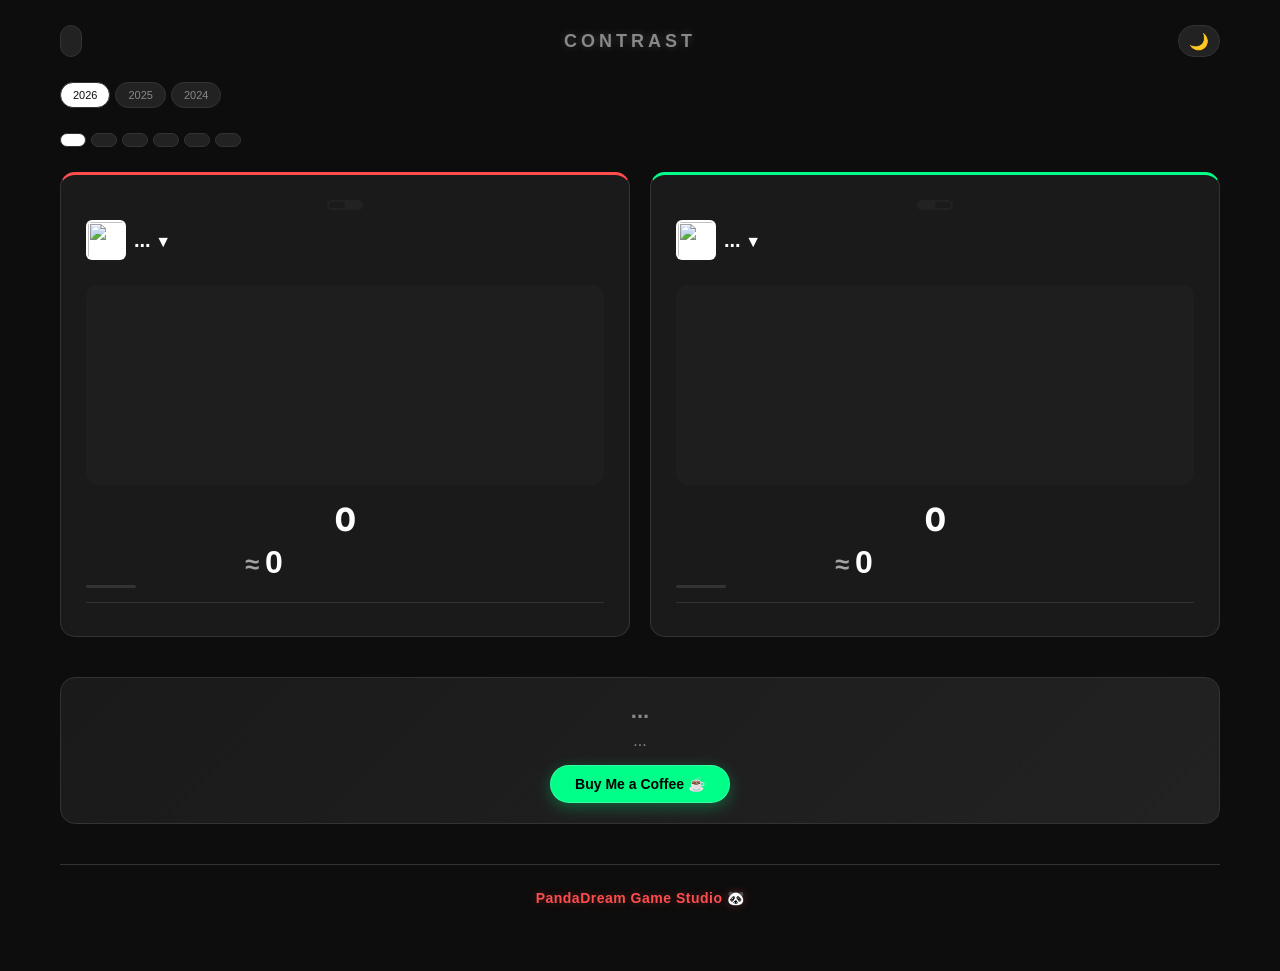
==== commit 9a926114: "Update index.html" ====
--- a/index.html
+++ b/index.html
@@ -5,6 +5,7 @@
     <meta name="viewport" content="width=device-width, initial-scale=1.0, maximum-scale=1.0, user-scalable=no">
     <title>Contrast Live</title>
     <link rel="stylesheet" href="style.css">
+    <link href="https://fonts.googleapis.com/css2?family=Inter:wght@400;700;800&display=swap" rel="stylesheet">
 </head>
 <body data-theme="dark">
     <div class="app-container">
@@ -14,7 +15,7 @@
                 <div class="lang-dropdown" id="langDropdown"></div>
             </div>
 
-            <h1 id="mainTitle">CONTRAST</h1>
+            <h1 id="mainTitle" style="cursor: pointer;" onclick="location.reload()">CONTRAST</h1>
 
             <div class="tool-wrapper" onclick="toggleTheme()">
                 <button id="themeToggle" class="theme-btn">🌙</button>
@@ -42,9 +43,13 @@
                     <button id="leftBtnSpending" class="active" onclick="toggleMode('left', 'spending')"></button>
                     <button id="leftBtnIncome" onclick="toggleMode('left', 'income')"></button>
                 </div>
-                <div class="card-header">
+                <div class="card-header" onclick="toggleEntityMenu('left', event)">
                     <img id="leftIcon" class="entity-icon" src="">
-                    <span id="leftName" class="entity-name">...</span>
+                    <div class="name-wrapper">
+                        <span id="leftName" class="entity-name">...</span>
+                        <span class="selector-arrow">▼</span>
+                    </div>
+                    <div id="leftEntityMenu" class="entity-dropdown"></div>
                 </div>
                 <div class="visualizer" id="leftVisualizer"></div>
                 <div class="counter-group">
@@ -66,9 +71,13 @@
                     <button id="rightBtnSpending" onclick="toggleMode('right', 'spending')"></button>
                     <button id="rightBtnIncome" class="active" onclick="toggleMode('right', 'income')"></button>
                 </div>
-                <div class="card-header">
+                <div class="card-header" onclick="toggleEntityMenu('right', event)">
                     <img id="rightIcon" class="entity-icon" src="">
-                    <span id="rightName" class="entity-name">...</span>
+                    <div class="name-wrapper">
+                        <span id="rightName" class="entity-name">...</span>
+                        <span class="selector-arrow">▼</span>
+                    </div>
+                    <div id="rightEntityMenu" class="entity-dropdown"></div>
                 </div>
                 <div class="visualizer" id="rightVisualizer"></div>
                 <div class="counter-group">
--- a/style.css
+++ b/style.css
@@ -90,6 +90,11 @@
     border: 1px solid var(--border);
     display: flex;
     flex-direction: column;
+    transition: transform 0.3s ease, border-color 0.3s ease;
+}
+.card:hover {
+    transform: translateY(-5px);
+    border-color: var(--text-dim);
 }
 
 .card.spending { border-top: 3px solid var(--red-accent); }
@@ -100,35 +105,105 @@
 .entity-name { font-size: 13px; font-weight: bold; }
 
 .visualizer {
-    height: 100px;
-    background: rgba(0, 0, 0, 0.15);
-    margin: 10px 0;
-    display: flex;
-    justify-content: center;
-    align-items: flex-end;
-    border-radius: 8px;
-    border: 1px solid var(--border);
-}
-
-.bar { width: 35px; border-radius: 4px 4px 0 0; transition: height 0.3s; }
-.spending .bar { background: linear-gradient(to top, #631414, var(--red-accent)); }
-.income .bar { background: linear-gradient(to top, #146332, var(--green-accent)); }
+    height: 200px;
+    background: rgba(255, 255, 255, 0.02); /* Ледь помітна підкладка */
+    margin: 15px 0;
+    display: flex;
+    align-items: flex-end; 
+    justify-content: space-between;
+    padding: 8px;
+    border-radius: 12px;
+    gap: 2px; /* Мінімальний зазор для цілісності */
+}
+
+.bar-column {
+    flex: 1;
+    min-height: 4px;
+    background: var(--accent-color);
+    border-radius: 2px 2px 0 0; /* Скруглюємо тільки верх, як у справжніх графіках */
+    /* Плавний перехід висоти за 0.8 секунди з "живим" ефектом сповільнення */
+    transition: height 0.8s cubic-bezier(0.34, 1.56, 0.64, 1), opacity 0.3s ease;
+    opacity: 0.1;
+}
+
+.bar-column.active {
+    opacity: 1;
+    box-shadow: 0 -2px 10px var(--accent-shadow);
+}
+
+/* Поточний місяць можна виділити трохи яскравіше */
+/* Поточний місяць з ефектом пульсації */
+.bar-column.current {
+    filter: brightness(1.3);
+    animation: barPulse 2s infinite ease-in-out;
+    position: relative;
+}
+
+/* Опис самої анімації "дихання" */
+@keyframes barPulse {
+    0% {
+        opacity: 0.7;
+        filter: brightness(1.1);
+    }
+    50% {
+        opacity: 1;
+        filter: brightness(1.5);
+        box-shadow: 0 -4px 15px var(--accent-shadow);
+    }
+    100% {
+        opacity: 0.7;
+        filter: brightness(1.1);
+    }
+}
 
 .counter-group { text-align: center; margin-bottom: 5px; }
-.cumulative { font-size: 18px; font-weight: 800; font-variant-numeric: tabular-nums; }
+
 .subtext { font-size: 8px; color: var(--text-dim); text-transform: uppercase; }
 
 /* LIVE RATE SECTION - ВИПРАВЛЕНО */
-.live-rate { 
-    text-align: center; 
-    display: flex;
-    flex-direction: column;
-    align-items: center;
-    margin-top: 10px;
-}
-
-.rate-main { font-size: 20px; font-weight: 800; }
-
+.live-rate .rate-main {
+    display: flex;
+    justify-content: center; /* Центрує всю групу (≈ + число) */
+    align-items: baseline;   /* Вирівнює символ по нижній лінії цифр */
+    width: 100%;
+    font-family: 'Inter', sans-serif;
+    font-weight: 800;
+    font-variant-numeric: tabular-nums; /* Ключ до стабільності цифр */
+    font-feature-settings: "tnum";
+}
+
+/* Символ приблизності */
+.approx {
+    margin-right: 6px;       /* Просто невеликий відступ від числа */
+    opacity: 0.6;
+    font-size: 0.8em;        /* Можна зробити трохи меншим для стилю */
+    flex-shrink: 0;          /* Щоб не стискався */
+}
+
+/* Самі цифри */
+[id$="Rate"] {
+    display: inline-block;
+    text-align: left;        /* Важливо: всередині своєї зони цифри ростуть вправо */
+    min-width: 130px;        /* Резервуємо місце, щоб при зміні з 999 на 1000 нічого не смикалось */
+}
+
+.cumulative { 
+    font-family: 'Inter', sans-serif;
+    font-weight: 800; /* Товсті, сочні цифри */
+    
+    /* Вмикаємо режим "кожна цифра = однакова ширина" */
+    font-variant-numeric: tabular-nums;
+    font-feature-settings: "tnum"; 
+    
+    /* ФІКС ТРЕМТІННЯ: затискаємо число в блок */
+    display: inline-block;
+    min-width: 280px; /* Підбери це значення під свій екран */
+    text-align: center;
+    
+    /* Щоб не було розмиття при анімації */
+    backface-visibility: hidden;
+    transform: translateZ(0);
+}
 .rate-divider {
     width: 30px;
     height: 2px;
@@ -157,7 +232,35 @@
 .mode-switcher button.active { background: var(--card-bg); color: var(--text-main); border-radius: 4px; }
 
 .details-list { margin-top: 10px; padding-top: 8px; border-top: 1px solid var(--border); display: flex; flex-direction: column; gap: 4px; }
-.detail-item { display: flex; justify-content: space-between; font-size: 10px; color: var(--text-dim); }
+.detail-item { 
+    display: flex; 
+    flex-direction: column; /* Текст зверху, смужка знизу */
+    gap: 4px;
+    font-size: 10px; 
+    color: var(--text-dim); 
+    padding: 4px 0;
+}
+
+.detail-info {
+    display: flex;
+    justify-content: space-between;
+    width: 100%;
+}
+
+.mini-progress-bg {
+    width: 100%;
+    height: 3px;
+    background: rgba(255, 255, 255, 0.05);
+    border-radius: 2px;
+    overflow: hidden;
+}
+
+.mini-progress-bar {
+    height: 100%;
+    border-radius: 2px;
+    transition: width 1s ease-in-out;
+    opacity: 0.8;
+}
 
 /* FOOTER & DONATE */
 .app-footer { margin-top: 20px; display: flex; flex-direction: column; gap: 20px; padding-bottom: 40px; }
@@ -175,49 +278,67 @@
 
 .donate-btn {
     display: inline-block;
-    background: #c3f5da !important; 
-    color: #1a5c3d !important;      
+    /* Використовуємо твій зелений колір з графіку */
+    background: var(--green-accent) !important; 
+    color: #000000 !important; /* Чорний текст найкраще читається на такому фоні */
     padding: 10px 24px;
     border-radius: 20px;
     text-decoration: none;
-    font-size: 13px;
-    font-weight: 700;
+    font-size: 14px;
+    font-weight: 800;
     transition: 0.3s;
-    border: 1px solid rgba(0, 255, 136, 0.2);
+    border: 1px solid rgba(255, 255, 255, 0.2);
+    /* Додаємо зелене світіння (тінь) */
+    box-shadow: 0 4px 15px rgba(0, 255, 136, 0.3);
 }
 
 .donate-btn:hover {
     transform: translateY(-2px);
-    background: #b1ebd0 !important;
-    box-shadow: 0 4px 12px rgba(0, 0, 0, 0.1);
-}
-
-.seo-section { font-size: 12px; color: var(--text-dim); line-height: 1.6; padding: 0 10px; }
-.seo-section h2 { font-size: 14px; color: var(--text-main); margin-bottom: 10px; }
-
-.footer-bottom { text-align: center; border-top: 1px solid var(--border); padding-top: 15px; font-size: 11px; color: var(--text-dim); }
+    /* Робимо трохи яскравішим при наведенні */
+    filter: brightness(1.1);
+    box-shadow: 0 6px 20px rgba(0, 255, 136, 0.5);
+}
+
+
+.seo-section { font-size: 14px; color: var(--text-dim); line-height: 1.8; padding: 0 10px; }
+.seo-section h2 { font-size: 18px; color: var(--text-main); margin-bottom: 10px; }
+
+.footer-bottom { text-align: center; border-top: 1px solid var(--border); padding-top: 25px; font-size: 13px; color: var(--text-dim); }
 
 .studio-name {
     color: #ff4d4d;
     font-weight: 800;
+    font-size: 14px;
     letter-spacing: 0.5px;
     text-shadow: 0 0 8px rgba(255, 77, 77, 0.3);
 }
-.footer-bottom .slogan { margin-top: 5px; opacity: 0.6; font-style: italic; }
+.footer-bottom .slogan { margin-top: 5px; opacity: 0.8; font-style: italic; font-size: 12px;}
 
 /* Desktop Adaptivity */
 /* Desktop Adaptivity - Збільшуємо все для моніторів */
 @media (min-width: 900px) {
+    h1 { 
+    font-size: 18px; 
+    color: var(--text-dim); 
+    letter-spacing: 4px;
+    text-shadow: 0 0 10px rgba(255, 255, 255, 0.2);
+}
+    .live-rate .rate-main {
+        font-size: 32px;
+    }
+    [id$="Rate"] {
+        min-width: 180px;    /* Більше місця для великих шрифтів */
+    }
+}
     .app-container { padding: 20px; gap: 20px; }
     .contrast-grid { gap: 20px; }
     .card { padding: 25px; } /* Трохи більше простору всередині карти */
+    .cumulative { font-size: 32px; }
 
     /* Назви (NASA / ELON MUSK) */
     .entity-name { font-size: 20px; } 
     .entity-icon { width: 40px; height: 40px; }
 
-    /* Головні цифри */
-    .cumulative { font-size: 32px; } /* Було 26px */
     .subtext { font-size: 11px; } /* Підпис "Накопичено з..." */
 
     /* Блок швидкості */
@@ -231,9 +352,10 @@
         gap: 10px;
         padding: 4px 0; 
     }
+    .mini-progress-bg { height: 5px; }
 
     /* Футер та Донат */
     .donate-card h3 { font-size: 22px; }
     .donate-card p { font-size: 16px; }
-    .seo-section { font-size: 14px; max-width: 800px; margin: 0 auto; }
-}
+    .seo-section { font-size: 14px; max-width: 800px; margin: 0; }
+}
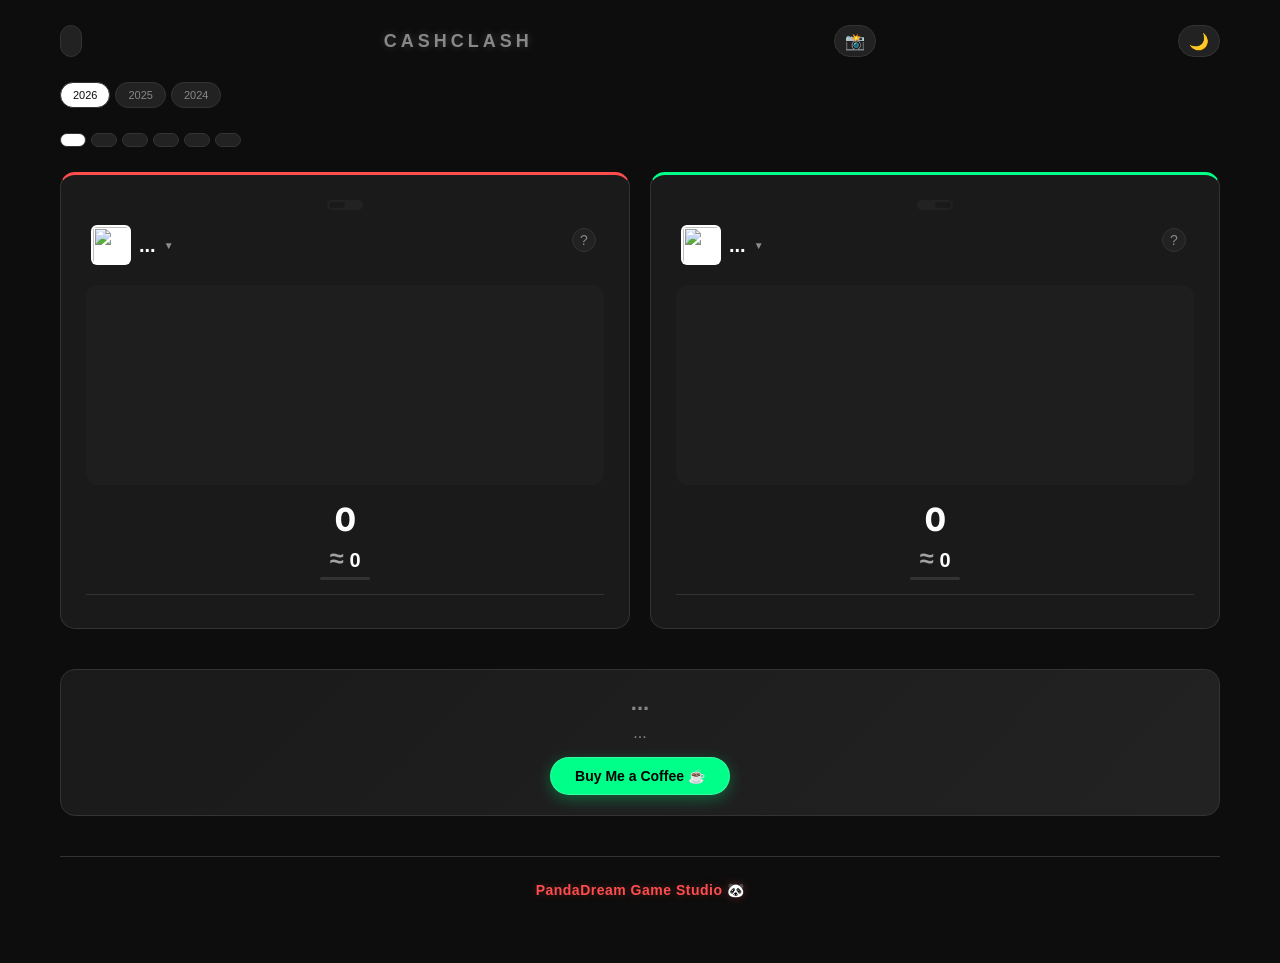
==== commit cac728c7: "Update index.html" ====
--- a/index.html
+++ b/index.html
@@ -3,9 +3,12 @@
 <head>
     <meta charset="UTF-8">
     <meta name="viewport" content="width=device-width, initial-scale=1.0, maximum-scale=1.0, user-scalable=no">
-    <title>Contrast Live</title>
+    <title>CashClash</title>
+    <link rel="icon" type="image/png" sizes="32x32" href="favicon-32x32.png">
+    <link rel="apple-touch-icon" href="favicon-32x32.png">
     <link rel="stylesheet" href="style.css">
     <link href="https://fonts.googleapis.com/css2?family=Inter:wght@400;700;800&display=swap" rel="stylesheet">
+    <script src="https://cdnjs.cloudflare.com/ajax/libs/html2canvas/1.4.1/html2canvas.min.js"></script>
 </head>
 <body data-theme="dark">
     <div class="app-container">
@@ -15,8 +18,11 @@
                 <div class="lang-dropdown" id="langDropdown"></div>
             </div>
 
-            <h1 id="mainTitle" style="cursor: pointer;" onclick="location.reload()">CONTRAST</h1>
+            <h1 id="mainTitle" style="cursor: pointer;" onclick="location.reload()">CashClash</h1>
 
+            <div class="tool-wrapper" onclick="takeScreenshot()">
+                <button class="theme-btn">📸</button>
+            </div>
             <div class="tool-wrapper" onclick="toggleTheme()">
                 <button id="themeToggle" class="theme-btn">🌙</button>
             </div>
@@ -44,10 +50,16 @@
                     <button id="leftBtnIncome" onclick="toggleMode('left', 'income')"></button>
                 </div>
                 <div class="card-header" onclick="toggleEntityMenu('left', event)">
-                    <img id="leftIcon" class="entity-icon" src="">
-                    <div class="name-wrapper">
-                        <span id="leftName" class="entity-name">...</span>
-                        <span class="selector-arrow">▼</span>
+                    <div class="header-main-info">
+                        <img id="leftIcon" class="entity-icon" src="" crossorigin="anonymous">
+                        <div class="name-wrapper">
+                            <span id="leftName" class="entity-name">...</span>
+                            <span class="selector-arrow">▼</span>
+                        </div>
+                    </div>
+                    <div class="info-tooltip-wrapper" onclick="event.stopPropagation()">
+                        <span class="info-icon">?</span>
+                        <div class="tooltip-text" id="leftMethodology">...</div>
                     </div>
                     <div id="leftEntityMenu" class="entity-dropdown"></div>
                 </div>
@@ -72,10 +84,16 @@
                     <button id="rightBtnIncome" class="active" onclick="toggleMode('right', 'income')"></button>
                 </div>
                 <div class="card-header" onclick="toggleEntityMenu('right', event)">
-                    <img id="rightIcon" class="entity-icon" src="">
-                    <div class="name-wrapper">
-                        <span id="rightName" class="entity-name">...</span>
-                        <span class="selector-arrow">▼</span>
+                    <div class="header-main-info">
+                        <img id="rightIcon" class="entity-icon" src="" crossorigin="anonymous">
+                        <div class="name-wrapper">
+                            <span id="rightName" class="entity-name">...</span>
+                            <span class="selector-arrow">▼</span>
+                        </div>
+                    </div>
+                    <div class="info-tooltip-wrapper" onclick="event.stopPropagation()">
+                        <span class="info-icon">?</span>
+                        <div class="tooltip-text" id="rightMethodology">...</div>
                     </div>
                     <div id="rightEntityMenu" class="entity-dropdown"></div>
                 </div>
--- a/style.css
+++ b/style.css
@@ -81,16 +81,24 @@
 nav button.active { background: var(--text-main); color: var(--bg-color); }
 
 /* Grid & Cards */
-.contrast-grid { display: grid; grid-template-columns: 1fr 1fr; gap: 8px; }
+.contrast-grid { 
+    display: grid; 
+    grid-template-columns: 1fr 1fr; /* Завжди дві колонки */
+    gap: 5px; /* Мінімальний зазор для економії місця */
+    transform: translateZ(0); 
+    -webkit-transform: translateZ(0);
+}
 
 .card {
     background: var(--card-bg);
     border-radius: 15px;
-    padding: 12px;
+    padding: 8px;
+    overflow: hidden;
     border: 1px solid var(--border);
     display: flex;
     flex-direction: column;
     transition: transform 0.3s ease, border-color 0.3s ease;
+    position: relative;
 }
 .card:hover {
     transform: translateY(-5px);
@@ -100,12 +108,91 @@
 .card.spending { border-top: 3px solid var(--red-accent); }
 .card.income { border-top: 3px solid var(--green-accent); }
 
-.card-header { display: flex; align-items: center; gap: 8px; margin-bottom: 10px; }
+.card-header { position: relative; cursor: pointer; border-radius: 8px; transition: background 0.2s; padding: 5px; }
+.card-header:hover { background: rgba(255,255,255,0.05); }
+.year-badge {
+    position: absolute;
+    top: 45px;
+    right: 8px;
+    background: var(--nav-btn-bg);
+    border: 1px solid var(--border);
+    color: var(--text-dim);
+    font-size: 10px;
+    font-weight: 800;
+    padding: 2px 6px;
+    border-radius: 6px;
+    opacity: 0.8;
+    pointer-events: none;
+    letter-spacing: 0.5px;
+    z-index: 5;
+    opacity: 0.9;
+}
+.year-badge.live-active {
+    color: var(--red-accent);
+    border-color: rgba(255, 77, 77, 0.4);
+    box-shadow: 0 0 10px rgba(255, 77, 77, 0.1);
+}
+
+/* Червона крапка, що миготить */
+.live-dot {
+    width: 6px;
+    height: 6px;
+    background-color: var(--red-accent);
+    border-radius: 50%;
+    display: inline-block;
+    animation: blink 1s infinite;
+}
+
+@keyframes blink {
+    0% { opacity: 1; transform: scale(1); }
+    50% { opacity: 0.4; transform: scale(1.2); }
+    100% { opacity: 1; transform: scale(1); }
+}
+.name-wrapper { display: flex; align-items: center; gap: 8px; }
+.selector-arrow { font-size: 10px; opacity: 0.5; }
+
+.entity-dropdown {
+    position: absolute;
+    top: 100%;
+    left: 0;
+    width: 100%;
+    background: var(--card-bg);
+    border: 1px solid var(--border);
+    border-radius: 12px;
+    display: none;
+    flex-direction: column;
+    z-index: 2000;
+    box-shadow: 0 10px 30px rgba(0,0,0,0.5);
+    max-height: 300px;
+    overflow-y: auto;
+}
+.entity-dropdown.active { display: flex; }
+
+.category-group { padding: 5px 0; }
+.category-name { 
+    padding: 8px 12px; 
+    font-size: 10px; 
+    text-transform: uppercase; 
+    color: var(--text-dim); 
+    font-weight: bold;
+    background: rgba(0,0,0,0.1);
+}
+
+.entity-item { 
+    padding: 10px 15px; 
+    font-size: 13px; 
+    display: flex; 
+    align-items: center; 
+    gap: 10px; 
+    transition: 0.2s; 
+}
+.entity-item:hover { background: var(--nav-btn-bg); color: var(--green-accent); }
+.entity-item img { width: 20px; height: 20px; border-radius: 4px; }
 .entity-icon { width: 32px; height: 32px; border-radius: 6px; background: white; padding: 2px; }
-.entity-name { font-size: 13px; font-weight: bold; }
+.entity-name { font-size: clamp(10px, 3vw, 13px); font-weight: bold; }
 
 .visualizer {
-    height: 200px;
+    height: 100px;
     background: rgba(255, 255, 255, 0.02); /* Ледь помітна підкладка */
     margin: 15px 0;
     display: flex;
@@ -113,7 +200,7 @@
     justify-content: space-between;
     padding: 8px;
     border-radius: 12px;
-    gap: 2px; /* Мінімальний зазор для цілісності */
+    gap: 1px; /* Мінімальний зазор для цілісності */
 }
 
 .bar-column {
@@ -183,41 +270,65 @@
 /* Самі цифри */
 [id$="Rate"] {
     display: inline-block;
-    text-align: left;        /* Важливо: всередині своєї зони цифри ростуть вправо */
-    min-width: 130px;        /* Резервуємо місце, щоб при зміні з 999 на 1000 нічого не смикалось */
+    text-align: left;
+    min-width: 0 !important; /* Прибираємо жорстке обмеження */
+    font-size: clamp(12px, 3.5vw, 20px);
 }
 
 .cumulative { 
     font-family: 'Inter', sans-serif;
-    font-weight: 800; /* Товсті, сочні цифри */
-    
-    /* Вмикаємо режим "кожна цифра = однакова ширина" */
+    font-weight: 800;
     font-variant-numeric: tabular-nums;
-    font-feature-settings: "tnum"; 
-    
-    /* ФІКС ТРЕМТІННЯ: затискаємо число в блок */
-    display: inline-block;
-    min-width: 280px; /* Підбери це значення під свій екран */
+    display: block;
+    width: 100%;
+    /* Авто-підбір розміру: на мобільних буде маленьким, на великих — більшим */
+    font-size: clamp(14px, 4vw, 24px); 
     text-align: center;
-    
-    /* Щоб не було розмиття при анімації */
-    backface-visibility: hidden;
-    transform: translateZ(0);
+    min-width: 0 !important; /* Прибираємо жорстке обмеження */
+    white-space: nowrap;
+}
+/* Анімація червоної пульсації (тінь та колір тексту) */
+@keyframes redPulse {
+    0% {
+        color: var(--text-main); /* Початковий колір тексту (білий) */
+        text-shadow: 0 0 5px rgba(255, 77, 77, 0); /* Без тіні */
+    }
+    50% {
+        color: var(--red-accent); /* Текст стає червоним */
+        /* Червоне світіння навколо цифр */
+        text-shadow: 0 0 15px rgba(255, 77, 77, 0.8), 0 0 30px rgba(255, 77, 77, 0.4);
+    }
+    100% {
+        color: var(--text-main); /* Повертається до початкового */
+        text-shadow: 0 0 5px rgba(255, 77, 77, 0);
+    }
+}
+
+/* Клас, який запускає анімацію */
+.cumulative.bleeding {
+    animation: redPulse 1.5s infinite ease-in-out;
+    /* Гарантуємо, що tabular-nums збережуться */
+    font-variant-numeric: tabular-nums;
+    font-feature-settings: "tnum";
 }
 .rate-divider {
     width: 30px;
     height: 2px;
     background: var(--border);
-    margin: 4px 0;
+    margin: 4px auto;
     border-radius: 2px;
 }
 
 .live-rate small { 
     font-size: 9px;
     text-transform: uppercase; 
+    align-items: center;
     color: var(--text-dim); 
     font-weight: 500;
     letter-spacing: 0.5px;
+    display: block;
+    width: 100%;
+    text-align: center;
 }
 
 .mode-switcher {
@@ -313,42 +424,141 @@
     text-shadow: 0 0 8px rgba(255, 77, 77, 0.3);
 }
 .footer-bottom .slogan { margin-top: 5px; opacity: 0.8; font-style: italic; font-size: 12px;}
-
+/* Контейнер підказки */
+.info-tooltip-wrapper {
+    position: absolute;
+    top: 8px;
+    right: 8px;
+    z-index: 10;
+}
+
+.info-icon {
+    width: 18px;
+    height: 18px;
+    background: var(--nav-btn-bg);
+    border: 1px solid var(--border);
+    border-radius: 50%;
+    display: flex;
+    align-items: center;
+    justify-content: center;
+    font-size: 11px;
+    color: var(--text-dim);
+    cursor: help;
+    transition: 0.2s;
+}
+
+.info-icon:hover {
+    background: var(--text-main);
+    color: var(--bg-color);
+}
+
+/* Сама плашка з текстом */
+.tooltip-text {
+    position: absolute;
+    top: 100%;
+    right: 0;
+    width: 200px;
+    background: var(--card-bg);
+    border: 1px solid var(--border);
+    color: var(--text-main);
+    padding: 10px;
+    border-radius: 8px;
+    font-size: 11px;
+    line-height: 1.4;
+    box-shadow: 0 10px 25px rgba(0,0,0,0.5);
+    visibility: hidden;
+    opacity: 0;
+    transition: 0.2s;
+    pointer-events: none;
+    text-align: left;
+}
+
+.info-tooltip-wrapper:hover .tooltip-text {
+    visibility: visible;
+    opacity: 1;
+    top: calc(100% + 5px);
+}
+
+/* Фікс для того, щоб картинка і ім'я не з'їжджали вбік */
+.header-main-info {
+    display: flex;
+    align-items: center;
+    gap: 8px;
+}
+
+/* Пульсація при натисканні (опціонально) */
+.tool-wrapper:active {
+    transform: scale(0.95);
+    transition: 0.1s;
+}
+
+/* Якщо хочеш, щоб скріншот не захоплював іконки підказок "?" */
+.info-tooltip-wrapper[data-html2canvas-ignore] {
+    display: none;
+}
 /* Desktop Adaptivity */
-/* Desktop Adaptivity - Збільшуємо все для моніторів */
+@media (max-width: 380px) {
+    .approx { display: none; } /* Прибираємо ≈ якщо зовсім мало місця */
+    .subtext { font-size: 7px; }
+}
+@media (max-width: 480px) {
+    .year-badge {
+        padding: 1px 5px;
+        font-size: 9px;
+        background: rgba(34, 34, 34, 0.6); /* Напівпрозорий фон */
+        backdrop-filter: blur(4px); /* Ефект матового скла */
+    }
+}
 @media (min-width: 900px) {
+    .contrast-grid { 
+        grid-template-columns: 1fr 1fr; 
+        gap: 20px; 
+    }
+
     h1 { 
-    font-size: 18px; 
-    color: var(--text-dim); 
-    letter-spacing: 4px;
-    text-shadow: 0 0 10px rgba(255, 255, 255, 0.2);
-}
+        font-size: 18px; 
+        color: var(--text-dim); 
+        letter-spacing: 4px;
+        text-shadow: 0 0 10px rgba(255, 255, 255, 0.2);
+    }
+    .year-badge {
+        font-size: 12px;
+        padding: 4px 10px;
+        top: 45px;
+        right: 15px;
+    }
+
+    .app-container { padding: 20px; gap: 20px; }
+    .card { padding: 25px; }
+
+    .cumulative { 
+        font-size: 32px; 
+        min-width: 280px; 
+    }
+
     .live-rate .rate-main {
         font-size: 32px;
     }
+
     [id$="Rate"] {
-        min-width: 180px;    /* Більше місця для великих шрифтів */
-    }
-}
-    .app-container { padding: 20px; gap: 20px; }
-    .contrast-grid { gap: 20px; }
-    .card { padding: 25px; } /* Трохи більше простору всередині карти */
-    .cumulative { font-size: 32px; }
+        min-width: 180px;
+    }
+    .visualizer { height: 200px; }
 
     /* Назви (NASA / ELON MUSK) */
     .entity-name { font-size: 20px; } 
     .entity-icon { width: 40px; height: 40px; }
 
-    .subtext { font-size: 11px; } /* Підпис "Накопичено з..." */
+    .subtext { font-size: 11px; }
 
     /* Блок швидкості */
-    .rate-main { font-size: 32px; } /* Було 28px */
-    .live-rate small { font-size: 14px; } /* Підпис "за сек/год" став читабельним */
-    .rate-divider { width: 50px; height: 3px; } /* Робимо лінію помітнішою */
-
-    /* Список деталей (Breakdown) - те, що було найдрібнішим */
+    .rate-main { font-size: 32px; }
+    .live-rate small { font-size: 14px; }
+    .rate-divider { width: 50px; height: 3px; }
+
+    /* Список деталей (Breakdown) */
     .detail-item { 
-        font-size: 14px; /* Було 10px - тепер не треба мружитись */
+        font-size: 14px;
         gap: 10px;
         padding: 4px 0; 
     }
@@ -358,4 +568,22 @@
     .donate-card h3 { font-size: 22px; }
     .donate-card p { font-size: 16px; }
     .seo-section { font-size: 14px; max-width: 800px; margin: 0; }
-}
+    /* --- ЗБІЛЬШЕННЯ ПІДКАЗКИ ДЛЯ ДЕСКТОПІВ --- */
+    .info-icon {
+        width: 24px;   /* Було 18px */
+        height: 24px;
+        font-size: 14px; /* Було 11px */
+        top: 15px;      /* Трохи центруємо відносно більшого хедера */
+        right: 15px;
+    }
+
+    .tooltip-text {
+        width: 350px;    /* Було 200px - тепер текст читається легше */
+        padding: 15px;
+        font-size: 13px; /* Було 11px */
+        line-height: 1.5;
+        border-radius: 12px;
+        box-shadow: 0 15px 35px rgba(0,0,0,0.6);
+    }
+    /* ---------------------------------------- */
+} /* Кінцева дужка медіа
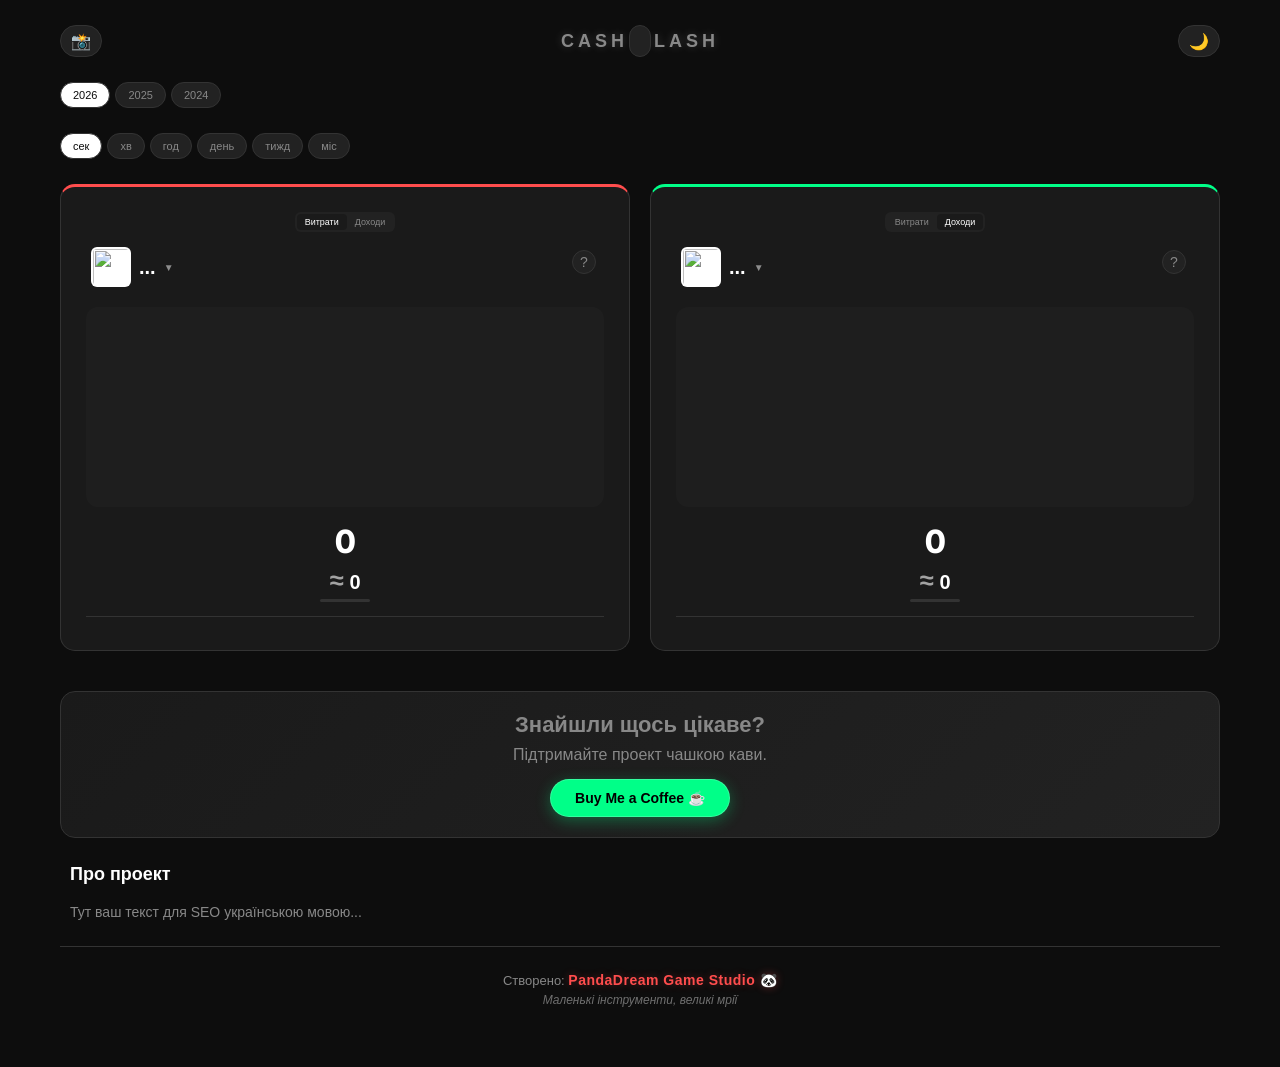
==== commit 1e71d8b5: "Update index.html" ====
--- a/index.html
+++ b/index.html
@@ -18,7 +18,7 @@
                 <div class="lang-dropdown" id="langDropdown"></div>
             </div>
 
-            <h1 id="mainTitle" style="cursor: pointer;" onclick="location.reload()">CashClash</h1>
+            <h1 id="mainTitle" style="cursor: pointer;" onclick="location.reload()">Cash Clash</h1>
 
             <div class="tool-wrapper" onclick="takeScreenshot()">
                 <button class="theme-btn">📸</button>
--- a/style.css
+++ b/style.css
@@ -24,9 +24,20 @@
 
 .app-container { width: 100%; max-width: 1200px; padding: 10px; display: flex; flex-direction: column; gap: 10px; }
 
-header { display: flex; justify-content: space-between; align-items: center; padding: 5px 0; }
-
-h1 { font-size: 10px; color: var(--text-dim); text-transform: uppercase; letter-spacing: 1px; }
+header { display: flex; justify-content: space-between; align-items: center; padding: 5px 0; position: relative; }
+header > :first-child { order: 1; }
+header > :last-child  { order: 4; }
+
+h1 {
+    font-size: 10px;
+    color: var(--text-dim);
+    text-transform: uppercase;
+    letter-spacing: 1px;
+    position: absolute;
+    left: 50%;
+    transform: translateX(-50%);
+    white-space: nowrap;
+}
 
 /* Language & Theme Wrappers */
 .tool-wrapper {
@@ -112,7 +123,7 @@
 .card-header:hover { background: rgba(255,255,255,0.05); }
 .year-badge {
     position: absolute;
-    top: 45px;
+    top: 75px;
     right: 8px;
     background: var(--nav-btn-bg);
     border: 1px solid var(--border);
@@ -524,7 +535,7 @@
     .year-badge {
         font-size: 12px;
         padding: 4px 10px;
-        top: 45px;
+        top: 95px;
         right: 15px;
     }
 
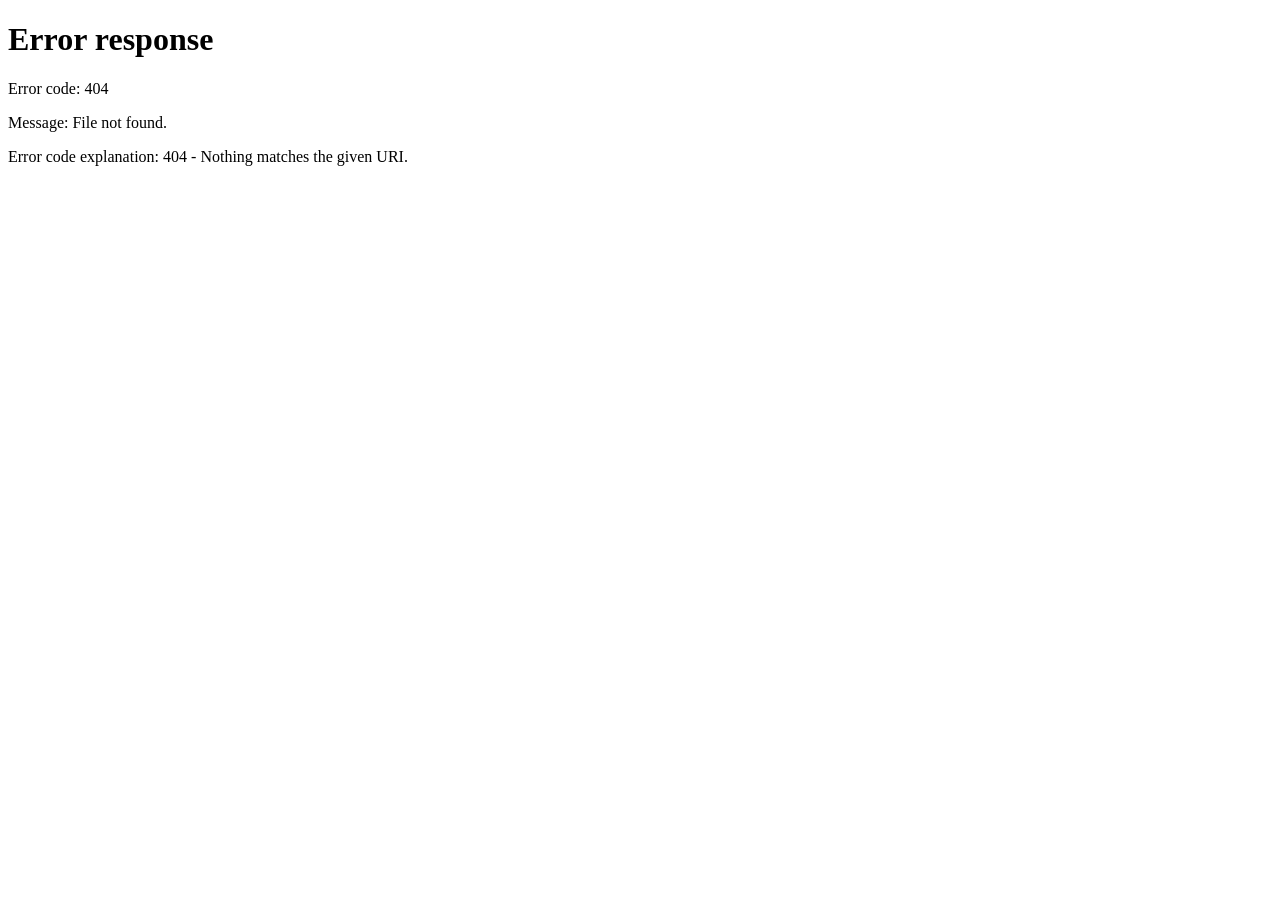
==== commit b483a9bd: "Update index.html" ====
--- a/index.html
+++ b/index.html
@@ -1,133 +1,18 @@
 <!DOCTYPE html>
-<html lang="uk">
+<html>
 <head>
-    <meta charset="UTF-8">
-    <meta name="viewport" content="width=device-width, initial-scale=1.0, maximum-scale=1.0, user-scalable=no">
-    <title>CashClash</title>
-    <link rel="icon" type="image/png" sizes="32x32" href="favicon-32x32.png">
-    <link rel="apple-touch-icon" href="favicon-32x32.png">
-    <link rel="stylesheet" href="style.css">
-    <link href="https://fonts.googleapis.com/css2?family=Inter:wght@400;700;800&display=swap" rel="stylesheet">
-    <script src="https://cdnjs.cloudflare.com/ajax/libs/html2canvas/1.4.1/html2canvas.min.js"></script>
+    <script>
+        // Визначаємо мову браузера
+        var userLang = navigator.language || navigator.userLanguage; 
+        if (userLang.startsWith('uk') || userLang.startsWith('ru')) {
+            window.location.href = "./ua/";
+        } else {
+            window.location.href = "./en/";
+        }
+    </script>
+    <noscript><meta http-equiv="refresh" content="0; url=./en/"></noscript>
 </head>
-<body data-theme="dark">
-    <div class="app-container">
-        <header>
-            <div class="tool-wrapper" id="langWrapper" onclick="toggleLangMenu(event)">
-                <div class="lang-custom" id="langSelector"></div>
-                <div class="lang-dropdown" id="langDropdown"></div>
-            </div>
-
-            <h1 id="mainTitle" style="cursor: pointer;" onclick="location.reload()">Cash Clash</h1>
-
-            <div class="tool-wrapper" onclick="takeScreenshot()">
-                <button class="theme-btn">📸</button>
-            </div>
-            <div class="tool-wrapper" onclick="toggleTheme()">
-                <button id="themeToggle" class="theme-btn">🌙</button>
-            </div>
-        </header>
-
-        <nav class="year-selector" id="yearSelector">
-            <button class="active">2026</button>
-            <button>2025</button>
-            <button>2024</button>
-        </nav>
-
-        <nav class="time-tabs" id="timeTabs">
-            <button data-unit="sec" id="unit_sec" class="active"></button>
-            <button data-unit="min" id="unit_min"></button>
-            <button data-unit="hour" id="unit_hour"></button>
-            <button data-unit="day" id="unit_day"></button>
-            <button data-unit="week" id="unit_week"></button>
-            <button data-unit="month" id="unit_month"></button>
-        </nav>
-
-        <main class="contrast-grid">
-            <div class="card spending" id="leftCard">
-                <div class="mode-switcher">
-                    <button id="leftBtnSpending" class="active" onclick="toggleMode('left', 'spending')"></button>
-                    <button id="leftBtnIncome" onclick="toggleMode('left', 'income')"></button>
-                </div>
-                <div class="card-header" onclick="toggleEntityMenu('left', event)">
-                    <div class="header-main-info">
-                        <img id="leftIcon" class="entity-icon" src="" crossorigin="anonymous">
-                        <div class="name-wrapper">
-                            <span id="leftName" class="entity-name">...</span>
-                            <span class="selector-arrow">▼</span>
-                        </div>
-                    </div>
-                    <div class="info-tooltip-wrapper" onclick="event.stopPropagation()">
-                        <span class="info-icon">?</span>
-                        <div class="tooltip-text" id="leftMethodology">...</div>
-                    </div>
-                    <div id="leftEntityMenu" class="entity-dropdown"></div>
-                </div>
-                <div class="visualizer" id="leftVisualizer"></div>
-                <div class="counter-group">
-                    <div class="cumulative" id="leftCumulative">0</div>
-                    <div class="subtext" id="leftCumLabel"></div>
-                </div>
-                <div class="live-rate">
-                    <div class="rate-main">
-                        <span id="leftApprox" class="approx">≈</span>
-                        <span id="leftRate">0</span>
-                    </div>
-                    <div class="rate-divider"></div> <small id="leftUnit"></small>
-                </div>
-                <div class="details-list" id="leftDetails"></div>
-            </div>
-
-            <div class="card income" id="rightCard">
-                <div class="mode-switcher">
-                    <button id="rightBtnSpending" onclick="toggleMode('right', 'spending')"></button>
-                    <button id="rightBtnIncome" class="active" onclick="toggleMode('right', 'income')"></button>
-                </div>
-                <div class="card-header" onclick="toggleEntityMenu('right', event)">
-                    <div class="header-main-info">
-                        <img id="rightIcon" class="entity-icon" src="" crossorigin="anonymous">
-                        <div class="name-wrapper">
-                            <span id="rightName" class="entity-name">...</span>
-                            <span class="selector-arrow">▼</span>
-                        </div>
-                    </div>
-                    <div class="info-tooltip-wrapper" onclick="event.stopPropagation()">
-                        <span class="info-icon">?</span>
-                        <div class="tooltip-text" id="rightMethodology">...</div>
-                    </div>
-                    <div id="rightEntityMenu" class="entity-dropdown"></div>
-                </div>
-                <div class="visualizer" id="rightVisualizer"></div>
-                <div class="counter-group">
-                    <div class="cumulative" id="rightCumulative">0</div>
-                    <div class="subtext" id="rightCumLabel"></div>
-                </div>
-                <div class="live-rate">
-                    <div class="rate-main">
-                        <span id="rightApprox" class="approx">≈</span>
-                        <span id="rightRate">0</span>
-                    </div>
-                    <div class="rate-divider"></div> <small id="rightUnit"></small>
-                </div>
-                <div class="details-list" id="rightDetails"></div>
-            </div>
-        </main>
-    <footer class="app-footer">
-            <div class="donate-card">
-                <h3 id="donateTitle">...</h3>
-                <p id="donateDesc">...</p>
-                <a href="ТВОЄ_ПОСИЛАННЯ_ТУТ" class="donate-btn" id="donateBtn">Buy Me a Coffee ☕</a>
-            </div>
-
-            <div class="seo-section" id="seoText"></div>
-
-            <div class="footer-bottom">
-                <span id="footerCreated"></span>
-                <b class="author studio-name">PandaDream Game Studio 🐼</b>
-                <p id="footerSlogan" class="slogan"></p>
-            </div>
-        </footer>
-    </div>
-    <script src="script.js"></script>
+<body>
+    <p>Redirecting... / Перенаправлення...</p>
 </body>
 </html>
